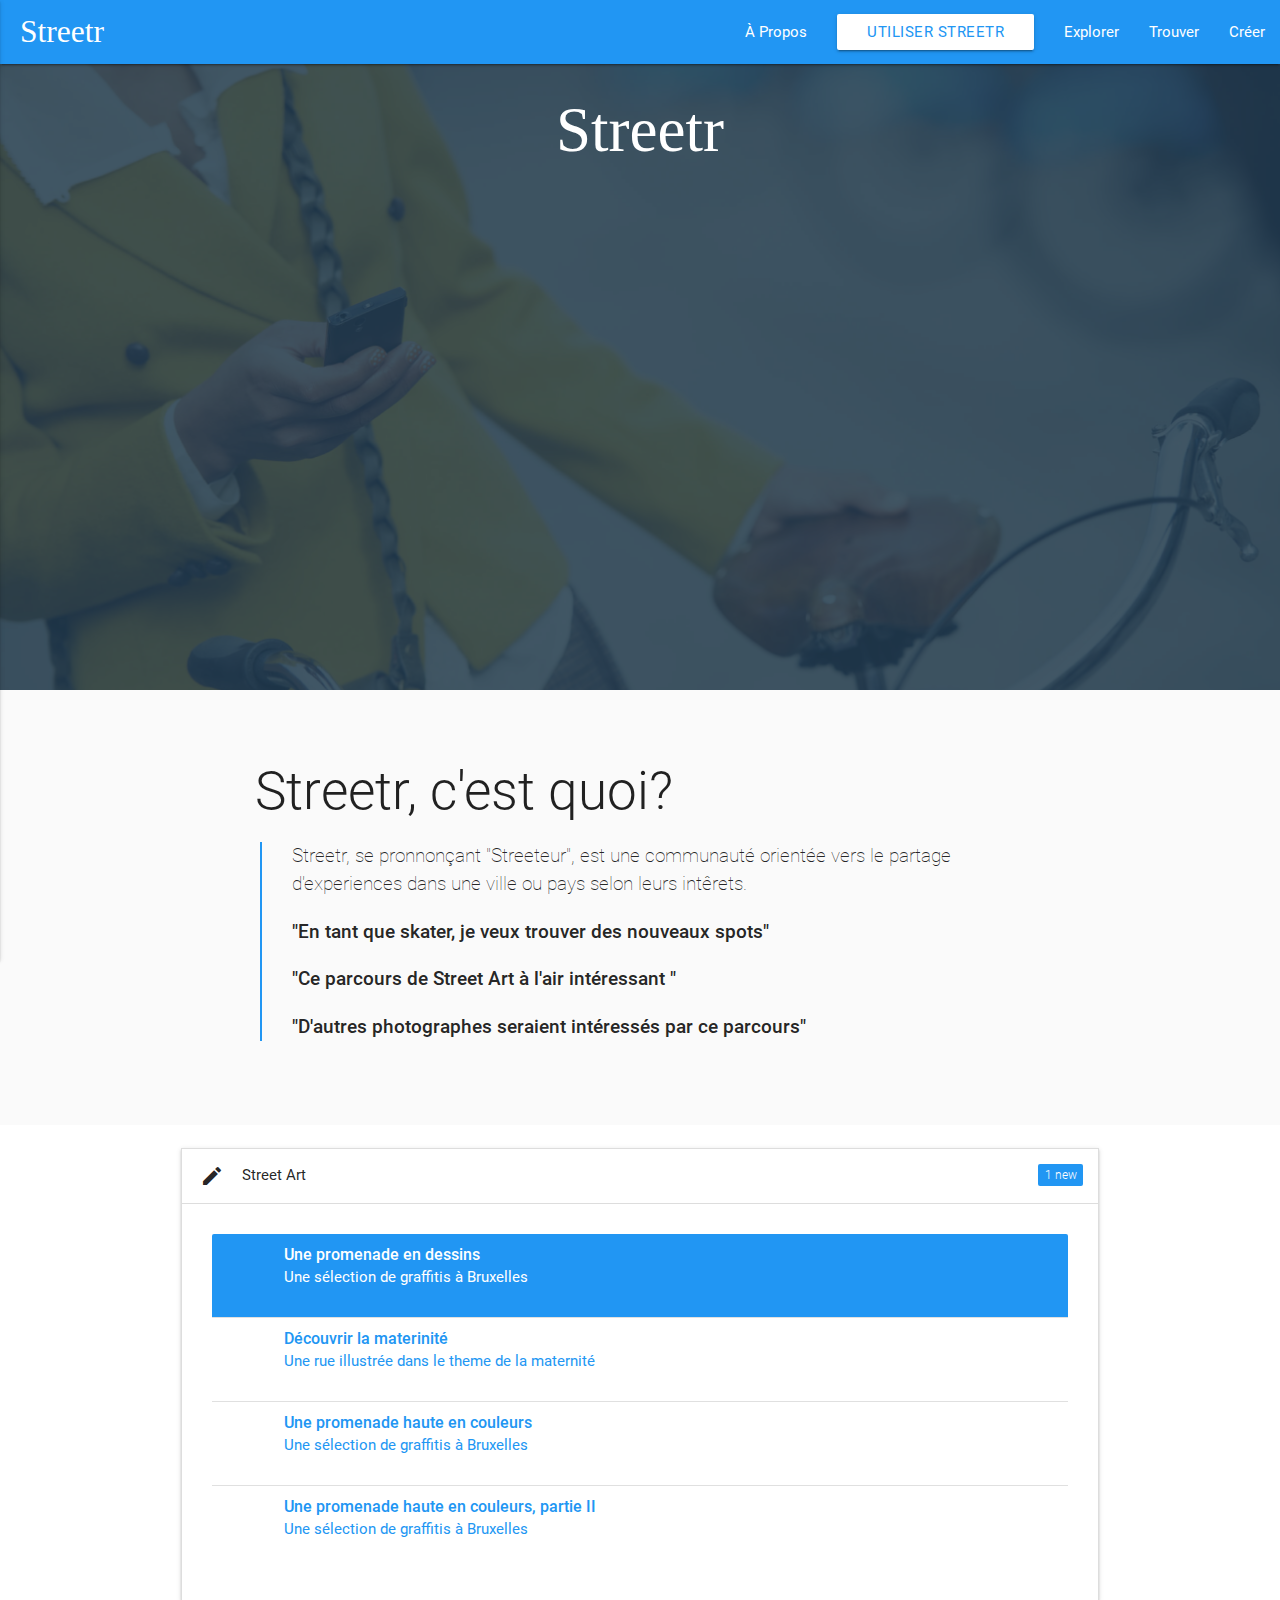
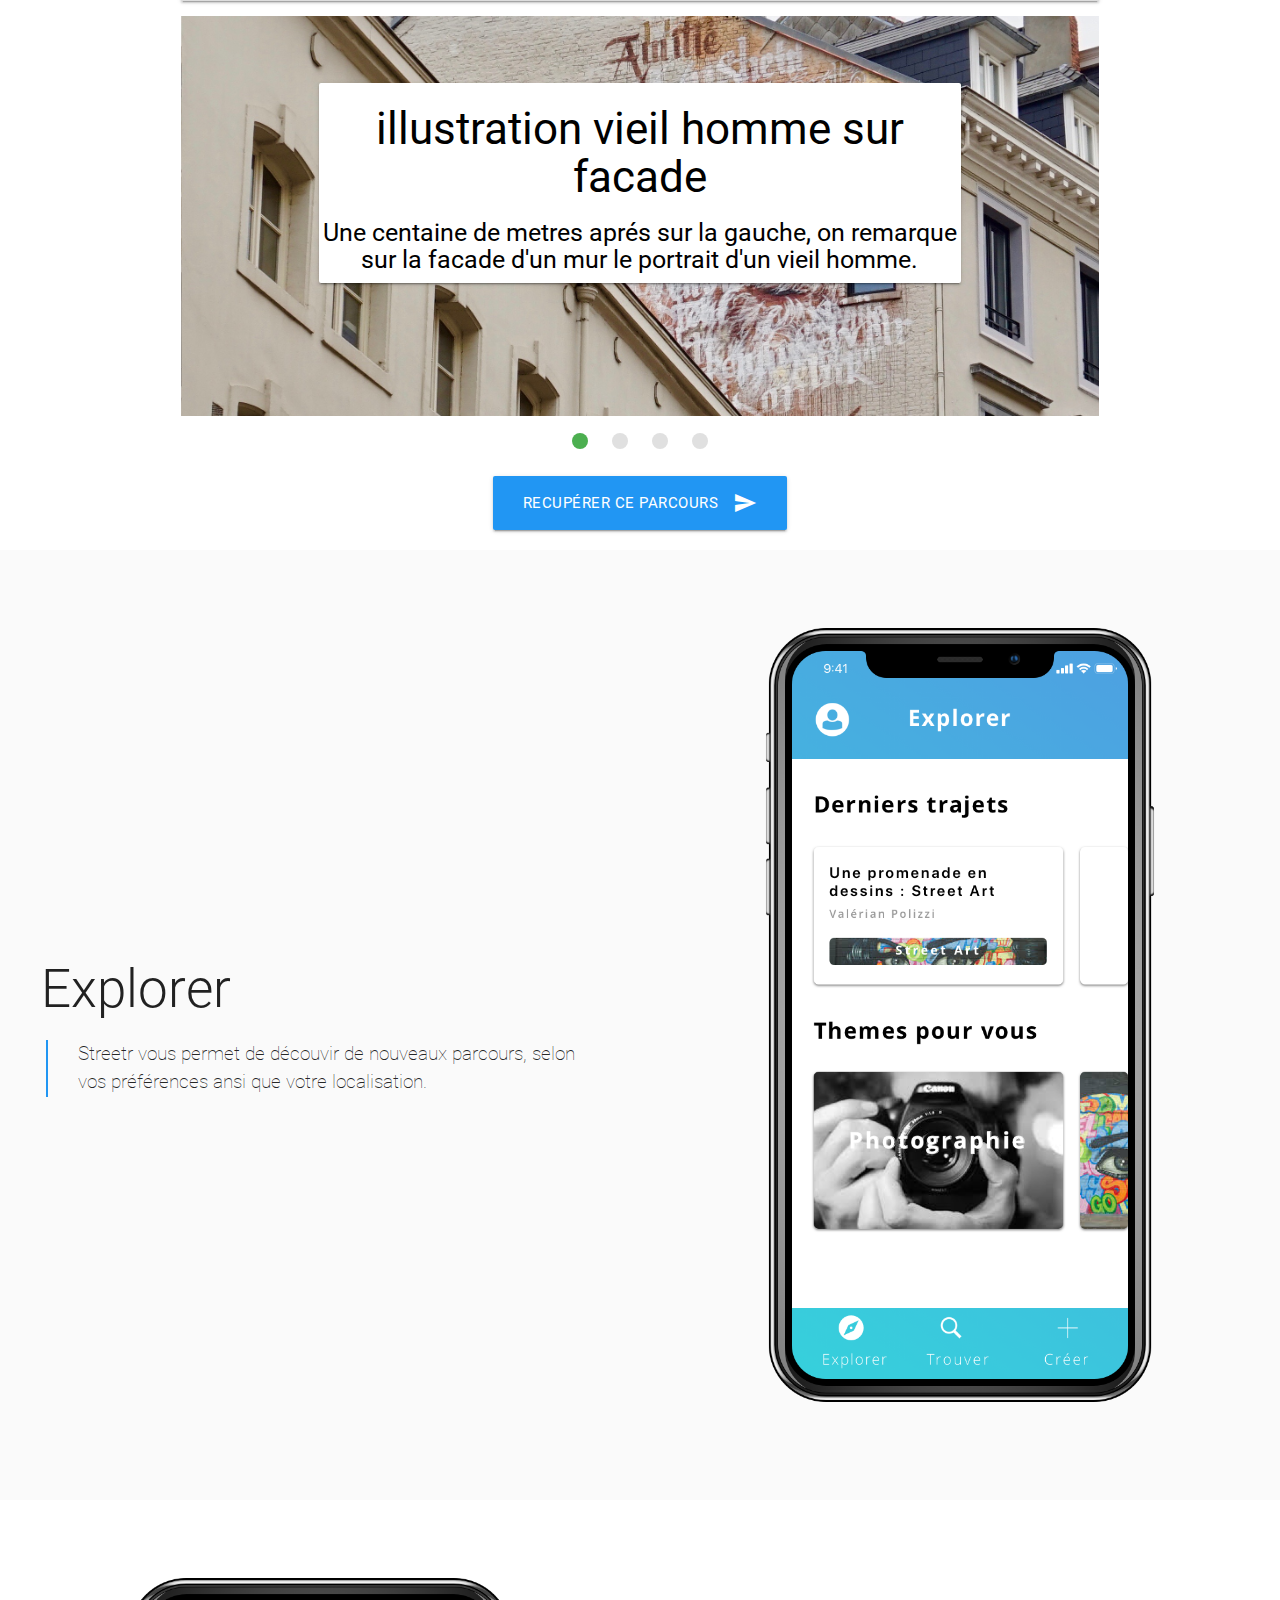
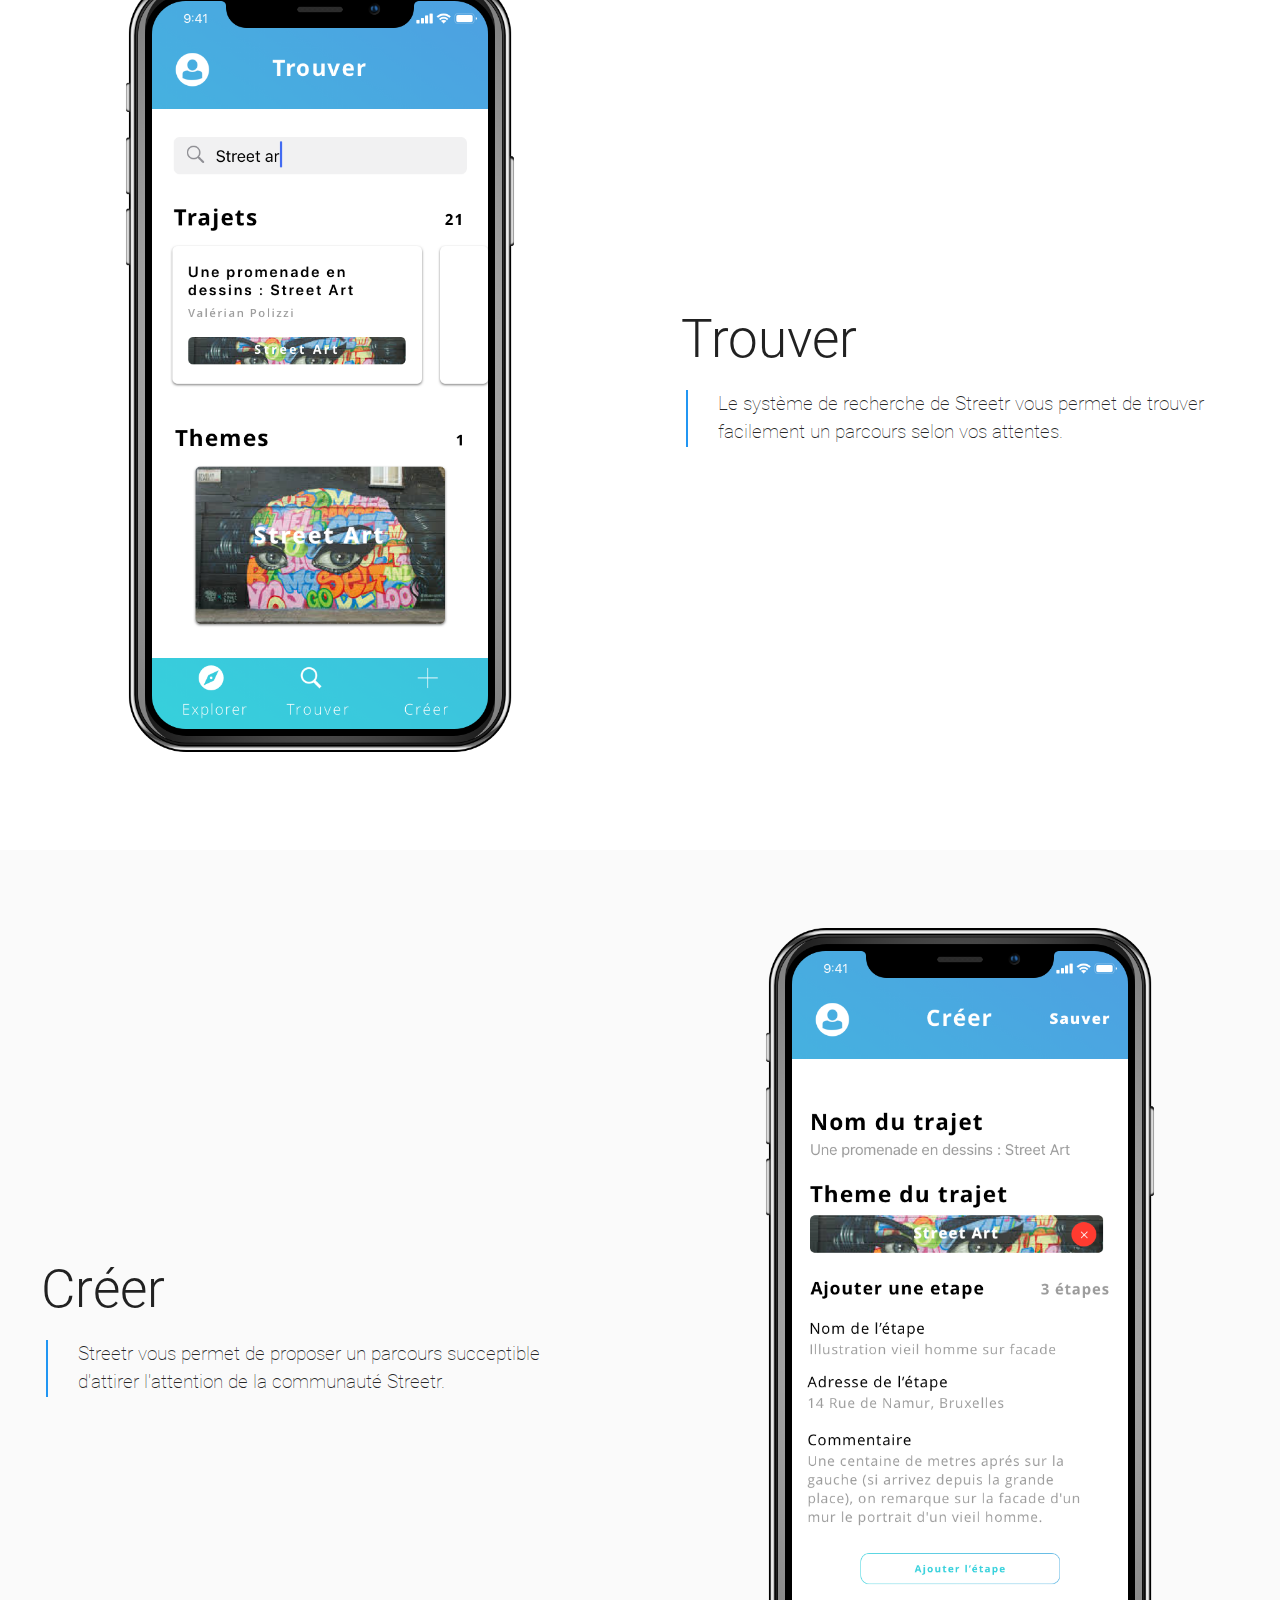
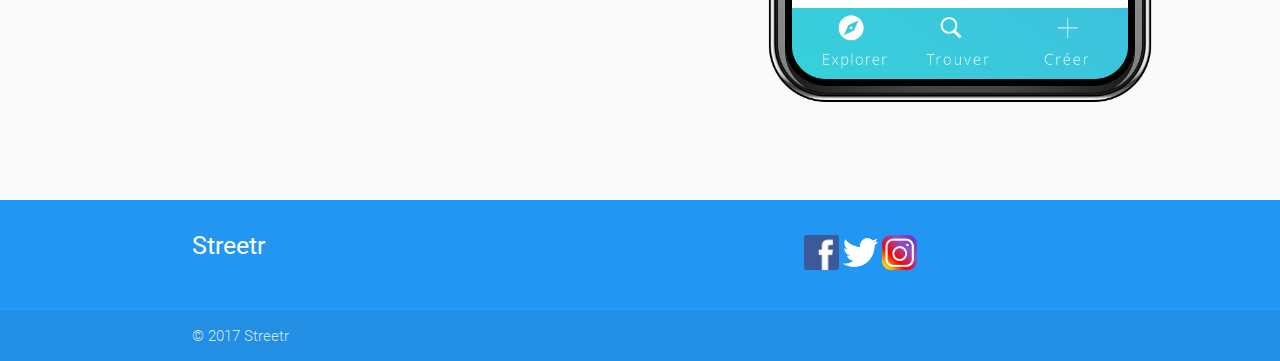
==== index.html @ 7c4f6d60 "merge" ====
<!DOCTYPE html>
<html>
<head>
    <meta charset="utf-8">
    <title>Streetr</title>
    <link href="https://fonts.googleapis.com/icon?family=Material+Icons" rel="stylesheet">
    <link type="text/css" rel="stylesheet" href="assets/css/materialize.min.css"  media="screen,projection"/>
    <link type="text/css" rel="stylesheet" href="assets/css/animate.css"  media="screen,projection"/>
    <link type="text/css" rel="stylesheet" href="assets/css/streetr.css"  media="screen,projection"/>

    <meta property="og:url"                content="http://www.streetr.eu"/>
    <meta property="og:title"              content="Streetr" />
    <meta property="og:description"        content="Une nouvelle vision de la rue" />
    <meta property="og:image"              content="http://www.streetr.eu/assets/img/thumbnail.png" />
    <meta property="fb:app_id"             content="184859585423761" />

    <meta name="viewport" content="width=device-width, initial-scale=1.0"/>

    <!-- Google Tag Manager -->
    <script>
        (function(w,d,s,l,i){w[l]=w[l]||[];w[l].push({'gtm.start':
    new Date().getTime(),event:'gtm.js'});var f=d.getElementsByTagName(s)[0],
    j=d.createElement(s),dl=l!='dataLayer'?'&l='+l:'';j.async=true;j.src=
    'https://www.googletagmanager.com/gtm.js?id='+i+dl;f.parentNode.insertBefore(j,f);
    })(window,document,'script','dataLayer','GTM-ML55BQH');
    </script>
    <!-- End Google Tag Manager -->

  </head>
<body>

<!-- Global site tag (gtag.js) - Google Analytics -->

<!-- Google Tag Manager (noscript) -->
<noscript>
    <iframe src="https://www.googletagmanager.com/ns.html?id=GTM-ML55BQH" height="0" width="0" style="display:none;visibility:hidden"></iframe>
</noscript>

<!-- End Google Tag Manager (noscript) -->
<script async src="https://www.googletagmanager.com/gtag/js?id=UA-109542380-1"></script>
<script>
    window.dataLayer = window.dataLayer || [];
    function gtag(){dataLayer.push(arguments);}
    gtag('js', new Date());

    gtag('config', 'UA-109542380-1');
</script>

<div id="fb-root"></div>
<script>(function(d, s, id) {
    var js, fjs = d.getElementsByTagName(s)[0];
    if (d.getElementById(id)) return;
    js = d.createElement(s); js.id = id;
    js.src = 'https://connect.facebook.net/en_US/sdk.js#xfbml=1&version=v2.11&appId=1274021689383443';
    fjs.parentNode.insertBefore(js, fjs);
}(document, 'script', 'facebook-jssdk'));</script>

<div class="navbar-fixed">
    <nav>
        <div class="nav-wrapper blue">
            <a href="#intro" class="brand-logo">Streetr</a>
            <a href="#" data-activates="mobile-demo" class="button-collapse"><i class="material-icons">menu</i></a>
            <ul class="right hide-on-med-and-down">
                <li><a href="#a-propos">À Propos</a></li>
                <li><a href="#utiliser-streetr" class="waves-effect waves-light btn white blue-text scrollspy">Utiliser Streetr</a></li>
                <li><a href="#explorer">Explorer</a></li>
                <li><a href="#trouver">Trouver</a></li>
                <li><a href="#creer">Créer</a></li>
            </ul>
            <ul class="side-nav" id="mobile-demo">
                <li><div class="user-view">
                    <div class="background">
                        <img src="assets/img/thumbnail.png">
                    </div>
                    <a href="#!user"><img class="circle" src="assets/img/logo-streetr.jpg"></a>
                    <a href="#!name"><span class="white-text name">Streetr</span></a>
                    <a href="mailto:app.streetr.eu@gmail.com"><span class="white-text email">app.streetr.eu@gmail.com</span></a>
                </div></li>
                <li><a href="#a-propos">À Propos</a></li>
                <li><a href="#utiliser-streetr" class="waves-effect waves-light btn white blue-text scrollspy">Utiliser Streetr</a></li>
                <li><a href="#explorer">Explorer</a></li>
                <li><a href="#trouver">Trouver</a></li>
                <li><a href="#creer">Créer</a></li>
                <li><div class="divider"></div></li>
                <li><a class="blue-text" target="_blank" href="https://www.facebook.com/AppStreetr/">Facebook</a></li>
                <li><a class="blue-text" target="_blank" href="https://twitter.com/Streetr_eu">Twitter</a></li>
                <li><a class="blue-text" target="_blank" href="https://www.instagram.com/streetr.eu/">Instagram</a></li>
            </ul>
        </div>
    </nav>
</div>

<div id="intro" class="section no-pad-bot blue intro">
    <div class="image-overlay-intro">
        <div class="container">
            <div class="full-page-120">
                <div class="title">
                    <h1 class="header center white-text">Streetr</h1>
                </div>
            </div>
            <div class="iphones hide-on-med-and-down">
                <img src="assets/img/Streetr%20-%20Mockup%20-%20Explorer.png" class=" iphone-left animated fadeInRight" alt="">
                <img src="assets/img/Streetr%20-%20Mockup%20-%20Trouver.png" class=" iphone-center animated fadeInUp" alt="">
                <img src="assets/img/Streetr%20-%20Mockup%20-%20creer.png" class=" iphone-right animated fadeInLeft" alt="">
            </div>
        </div>
    </div>
</div>

<div id="a-propos" class="section grey lighten-5">
    <div class="row">
        <div class="col s8 offset-s2">
            <div class="showcase">
                <h2 class="light">Streetr, c'est quoi?</h2>
                <div class="content light">
                    Streetr, se pronnonçant "Streeteur", est une communauté orientée vers le partage d'experiences dans une ville ou pays selon leurs intêrets.
                    <p class="bold">
                        "En tant que skater, je veux trouver des nouveaux spots"
                    </p>
                    <p class="bold">
                        "Ce parcours de Street Art à l'air intéressant "
                    </p>
                    <p class="bold">
                        "D'autres photographes seraient intéressés par ce parcours"
                    </p>
                </div>
            </div>
        </div>
    </div>
</div>

<div id="utiliser-streetr" class="section no-pad-bot">
    <div class="container">
        <div class="row theme_container">
            <ul id="themes_list" class="collapsible" data-collapsible="accordion">
                <!-- Themes list -->
                <li>
                    <div class="collapsible-header active">
                        <i class="material-icons">create</i>
                        Street Art
                        <span class="new badge blue">1</span></div>
                    <div class="collapsible-body">
                        <ul class="collection street-art">
                            <!-- Paths list -->

                            <!-- End of path list -->
                        </ul>
                    </div>
                </li>
                <!-- End of theme list -->
            </ul>
        </div>

        <div class="row center-align">
            <a href="#modal1" class="waves-effect waves-light blue btn-large modal-trigger">
                <i class="material-icons right ">send</i>
                Recupérer ce parcours
            </a>
          </div>
    </div>
</div>

<div id="explorer" class="section values grey lighten-5">
    <div class="row">
        <div class="col s12 m12 l6 value-container">
            <div class="showcase">
                <h2 class="light">Explorer</h2>
                <div class="content light">
                    Streetr vous permet de découvir de nouveaux parcours, selon vos préférences ansi que votre localisation.
                </div>
            </div>
            <div class="iphone-section-container col s12 m12 l6 valign-wrapper hide-on-large-only hide-on-small-only">
                <img src="assets/img/Streetr%20-%20Mockup%20-%20Explorer.png" class=" iphone-section-1" alt="">
            </div>
        </div>
        <div class="iphone-section-container col s12 m12 l6 valign-wrapper hide-on-med-and-down">
            <img src="assets/img/Streetr%20-%20Mockup%20-%20Explorer.png" class=" iphone-section-1" alt="">
        </div>
    </div>
</div>

<div id="trouver" class="section values">
    <div class="row">
        <div class="iphone-section-container col s12 m12 l6 valign-wrapper hide-on-med-and-down">
            <img src="assets/img/Streetr%20-%20Mockup%20-%20Trouver.png" class=" iphone-section-1" alt="">
        </div>
        <div class="col s12 m12 l6 value-container">
            <div class="showcase">
                <h2 class="light">Trouver</h2>
                <div class="content flow-text">
                Le système de recherche de Streetr vous permet de trouver facilement un parcours selon vos attentes.
                </div>
            </div>
            <div class="iphone-section-container col s12 m12 l6 valign-wrapper hide-on-large-only hide-on-small-only">
                <img src="assets/img/Streetr%20-%20Mockup%20-%20Trouver.png" class=" iphone-section-1" alt="">
            </div>
        </div>

    </div>
</div>

<div id="creer" class="section values grey lighten-5">
    <div class="row">
        <div class="col s12 m12 l6 value-container">
            <div class="showcase">
                <h2 class="light">Créer</h2>
                <div class="content">
                    Streetr vous permet de proposer un parcours succeptible d'attirer l'attention de la communauté Streetr.
                </div>
            </div>
            <div class="iphone-section-container col s12 m12 l6 valign-wrapper hide-on-large-only hide-on-small-only">
                <img src="assets/img/Streetr%20-%20Mockup%20-%20creer.png" class=" iphone-section-1" alt="">
            </div>
        </div>
        <div class="iphone-section-container col s12 m12 l6 valign-wrapper hide-on-med-and-down">
            <img src="assets/img/Streetr%20-%20Mockup%20-%20creer.png" class=" iphone-section-1" alt="">
        </div>
    </div>
</div>

<!-- Beginning of FAQ -->
<!-- 
<div class="section no-pad-bot">
    <div class="container">
        <h2>FAQ</h2>
        <div class="row">
            <ul class="collapsible" data-collapsible="accordion">
                <li>
                    <div class="collapsible-header">1) Streetr sera t-il disponible sur l'AppStore / PlayStore ?</div>
                    <div class="collapsible-body"><span>Oui, la sortie est prévue pour printemps 2018</span></div>
                </li>
                <li>
                    <div class="collapsible-header">2) Comment contribuer à Streetr ?</div>
                    <div class="collapsible-body"><span>Il existe plusieurs manières de contribuer à Streetr : </span>
                        <ul class="collection">
                            <li class="collection-item">Proposer des themes <i>(exemple: Photographie)</i></li>
                            <li class="collection-item">Proposer des trajets <i>(exemple: Les monuments de Paris)</i></li>
                            <li class="collection-item">Critiquer les prototypes</li>
                        </ul>
                        <p>Pour cela, nous vous invitons à nous partager vos avis, soit sur notre page <a target="_blank" href="https://www.facebook.com/pg/AppStreetr"/>Facebook</a>, soit par mail à l'adresse suivante:
                            <a href="mailto:app.streetr.eu@gmail.com">app.streetr.eu@gmail.com</a></p>
                    </div>
                </li>
                <li>
                    <div class="collapsible-header active">3) J'adore le concept</div>
                    <div class="collapsible-body"><span><div class="fb-like" data-href="https://www.facebook.com/pg/AppStreetr" data-layout="standard" data-action="like" data-size="large" data-show-faces="true" data-share="true"></div></span></div>
                </li>
            </ul>
        </div>
    </div>
</div>
-->
<!-- End of FAQ -->

<div id="modal1" class="modal">
    <div class="modal-content">
        <h4>Recuperer le parcours</h4>
        <p>Afin de pouvoir exploiter ce trajet, la communauté Streetr à mis à disposition un lien Google Maps.
            Veuillez renseigner votre adresse mail pour récuperer ce lien.
        </p>
        <div class="input-field s12">
            <input id="email" type="email" class="validate">
            <label id="email_label"for="email" data-error="wrong" data-success="right">Votre email</label>
            <div class="modal-send"></div>
            <button onclick="sendPath()" id="btn_send_path" class="waves-effect waves-light red btn"><i class="material-icons right">send</i>Envoyer</button>

        </div>
    </div>
    <div class="modal-footer">
        <a href="#!" class="modal-action modal-close waves-effect waves-green btn-flat">Fermer</a>
    </div>
</div>



<script type="text/javascript" src="https://code.jquery.com/jquery-3.2.1.min.js"></script>
<script type="text/javascript" src="assets/js/materialize.min.js"></script>
<script type="text/javascript" src="assets/js/streetr.js"></script>
<script type="text/javascript" src="assets/js/mailing.js"></script>

<script>  var currentPath = {};
var currentLink = getPathLink()[0];
var currentIdx = 0;
$.getJSON(getPathData('1'), function( data ) {
    currentPath = data;currentIdx
});</script>
<script>

    $(document).ready(function(){


        $(".button-collapse").sideNav();
        $('.modal').modal();
        $('.scrollspy').scrollSpy();

        $('.side-nav li a').click(function(){
            $('.button-collapse').sideNav('hide');
        });
    });
</script>

</body>


<footer class="page-footer blue">
    <div class="container">
        <div class="row">
            <div class="col l6 s12">
                <h5 class="white-text">Streetr</h5>
            </div>
            <div class="col l4 offset-l2 s12">
                <!--<h5 class="white-text">Social</h5>-->
                <ul>
                   <li><a href="https://www.facebook.com/AppStreetr/" target= "_blank"><img src="assets/img/icons/facebook.png" height="35" width="35" border=’0′ class="social-footer">
                   <a href="https://twitter.com/Streetr_eu" target= "_blank"><img src="assets/img/icons/twitter.png" height="35" width="35" border=’0′ class="social-footer">
                   <a href="https://www.instagram.com/streetr.eu/" target= "_blank"><img src="assets/img/icons/instagram.png" height="35" width="35" border=’0′ class="social-footer"></li>
                </ul>
            </div>
        </div>
    </div>
    <div class="footer-copyright">
        <div class="container">
            © 2017 Streetr
        </div>
    </div>
</footer>

</html>
---- assets/css/streetr.css ----
/* COLOR PALLETTE */

.color_pallette{
  color: #2196F3;
  color: #5DA1D6;
  color: #1C7FCE;
  color: #223B4E;
  color: #15609B;
}

.hidden{
  visibility: hidden !important;
}

.streetr-main-btn{
  background: #77bef5;
  color: #0367b4;
}
/* SMALL */
@media screen and (max-width: 425px)
{
  .showcase h2,
  .showcase .content
  {
    text-align: center;
  }
}

/* MEDIUM */
@media screen and (min-width: 425px) and (max-width: 768px)
{
  .showcase h2,
  .showcase .content
  {
    text-align: center;
  }

  .iphone-section-1{
    width: 50%;
    height: 100%;
    margin-left: auto;
    margin-right: auto;
  }

  .value-container{
    height: 100vh;
    overflow: hidden;
  }

  .values .row{
    margin-bottom: 0;
  }

  .section{
    padding-bottom: 0;
    padding-top: 0;

  }

}

/* LARGE */
@media screen and (min-width: 768px)
{


  .iphone-section-container{
    height: 100vh;
  }

  .iphone-section-1{
    height: 86%;
    width: auto;
    margin-left: auto;
    margin-right: auto;
  }

  .values .row{
    display: flex;
    -webkit-box-align: center;
    -webkit-align-items: center;
    -ms-flex-align: center;
    align-items: center;
  }

  .showcase .content{
    border-left: 2px solid #2196F3;
    padding-left: 30px;
    font-weight: lighter;
    font-size: 19px;
    margin-left: 5px;
  }
}

h2{
  font-weight: 400;
}

.collection .collection-item.active{
  background-color: #2196F3;
  color: white !important;
}

.collection .collection-item{
  color: #2196F3 !important;
}

.full-page-120{
  overflow: hidden;
}

.full-page{
  height: 100vh;
}

.new-line{
  white-space:nowrap;

}

.showcase{
  padding: 30px;
}

blockquote{
  font-size: 19px;
}

.full-page-120 .container .title{
  margin-top: 50px;

}

.iphones{
  overflow: hidden;
  height: 500px;
  position: relative;
  bottom: 0;
}


.iphones .iphone-left,
.iphones .iphone-center,
.iphones .iphone-right {
  width: 310px;
  z-index: 1;
  position: relative;
}

.iphones .iphone-left{
  width: 310px;
  z-index: 1;
  position: absolute;
  margin: 0 auto;
  right: 45%;
  top: 50px;
  left: 0;
  -ms-filter: â€œalpha(opacity=0)â€;
  filter: alpha(opacity=0);
  -khtml-opacity: 0;
  -moz-opacity: 0;
  opacity: 0;

}

.iphones .iphone-center{
  width: 330px;
  z-index: 3;
  position: absolute;
  margin: 0 auto;
  right: 0;
  left: 0;
  top: 0px;
  -ms-filter: “alpha(opacity=0)”;
  filter: alpha(opacity=0);
  -khtml-opacity: 0;
  -moz-opacity: 0;
  opacity: 0;
}

.iphones .iphone-right{
  width: 310px;
  z-index: 1;
  position: absolute;
  margin: 0 auto;
  left: 45%;
  top: 50px;
  right: 0;
  -ms-filter: â€œalpha(opacity=0)â€;
  filter: alpha(opacity=0);
  -khtml-opacity: 0;
  -moz-opacity: 0;
  opacity: 0;
}



.streetr-field{
  border: 2px solid rgb(41, 182, 246);
  border-radius: 5px;
  margin: 0;
  padding-right: 0 !important;
  padding-left: 5px !important;
}

.streetr-field input:focus{
  outline: none;

}

.streetr-field input{
  margin-left: 0;
  border: none;
  position: relative;
  width: auto;
  padding: 25px;
  padding-right: 0 !important;
  width: 80%;
  font-size: 20px;
}

.streetr-field button{
  padding: 25px;
  position: relative;
  float: right;
  background-color: rgb(41, 182, 246);
  border: 2px solid rgb(41, 182, 246);
  color: white;
}

.gmap{
  width: 100%;
}

.bold{
  font-weight: 500;
}

.image-overlay-intro{
  height: auto;
  background-color: rgba(34, 59, 78,0.86);
}

.brand-logo{
  padding-left: 20px !important;
    font-family: Bitter;
}

.header{
    font-family: Bitter;

}

.image-overlay{
  height: auto;
  padding: 150px 0;
  background-color: rgba(61,70,100,0.86);
}

#download, .intro{
  background: url(../img/backgrounds/background.jpg) no-repeat center top fixed;
  position: relative;
  z-index: 0;
  overflow: hidden;
  padding: 0;
  -webkit-background-size: cover !important;
  -moz-background-size: cover !important;
  -ms-background-size: cover !important;
  -o-background-size: cover !important;
  background-size: cover !important;
  filter: progid:DXImageTransform.Microsoft.AlphaImageLoader(src='../images/backgrounds/signup-bg.jpg', sizingMethod='scale');
  -ms-filter: "progid:DXImageTransform.Microsoft.AlphaImageLoader(src='../images/backgrounds/signup-bg.jpg', sizingMethod='scale')";
}

#download input{
  color: white;
}


#sidenav-overlay {
    z-index: 1;
}
.social-footer{
  padding-right: 0px;
}
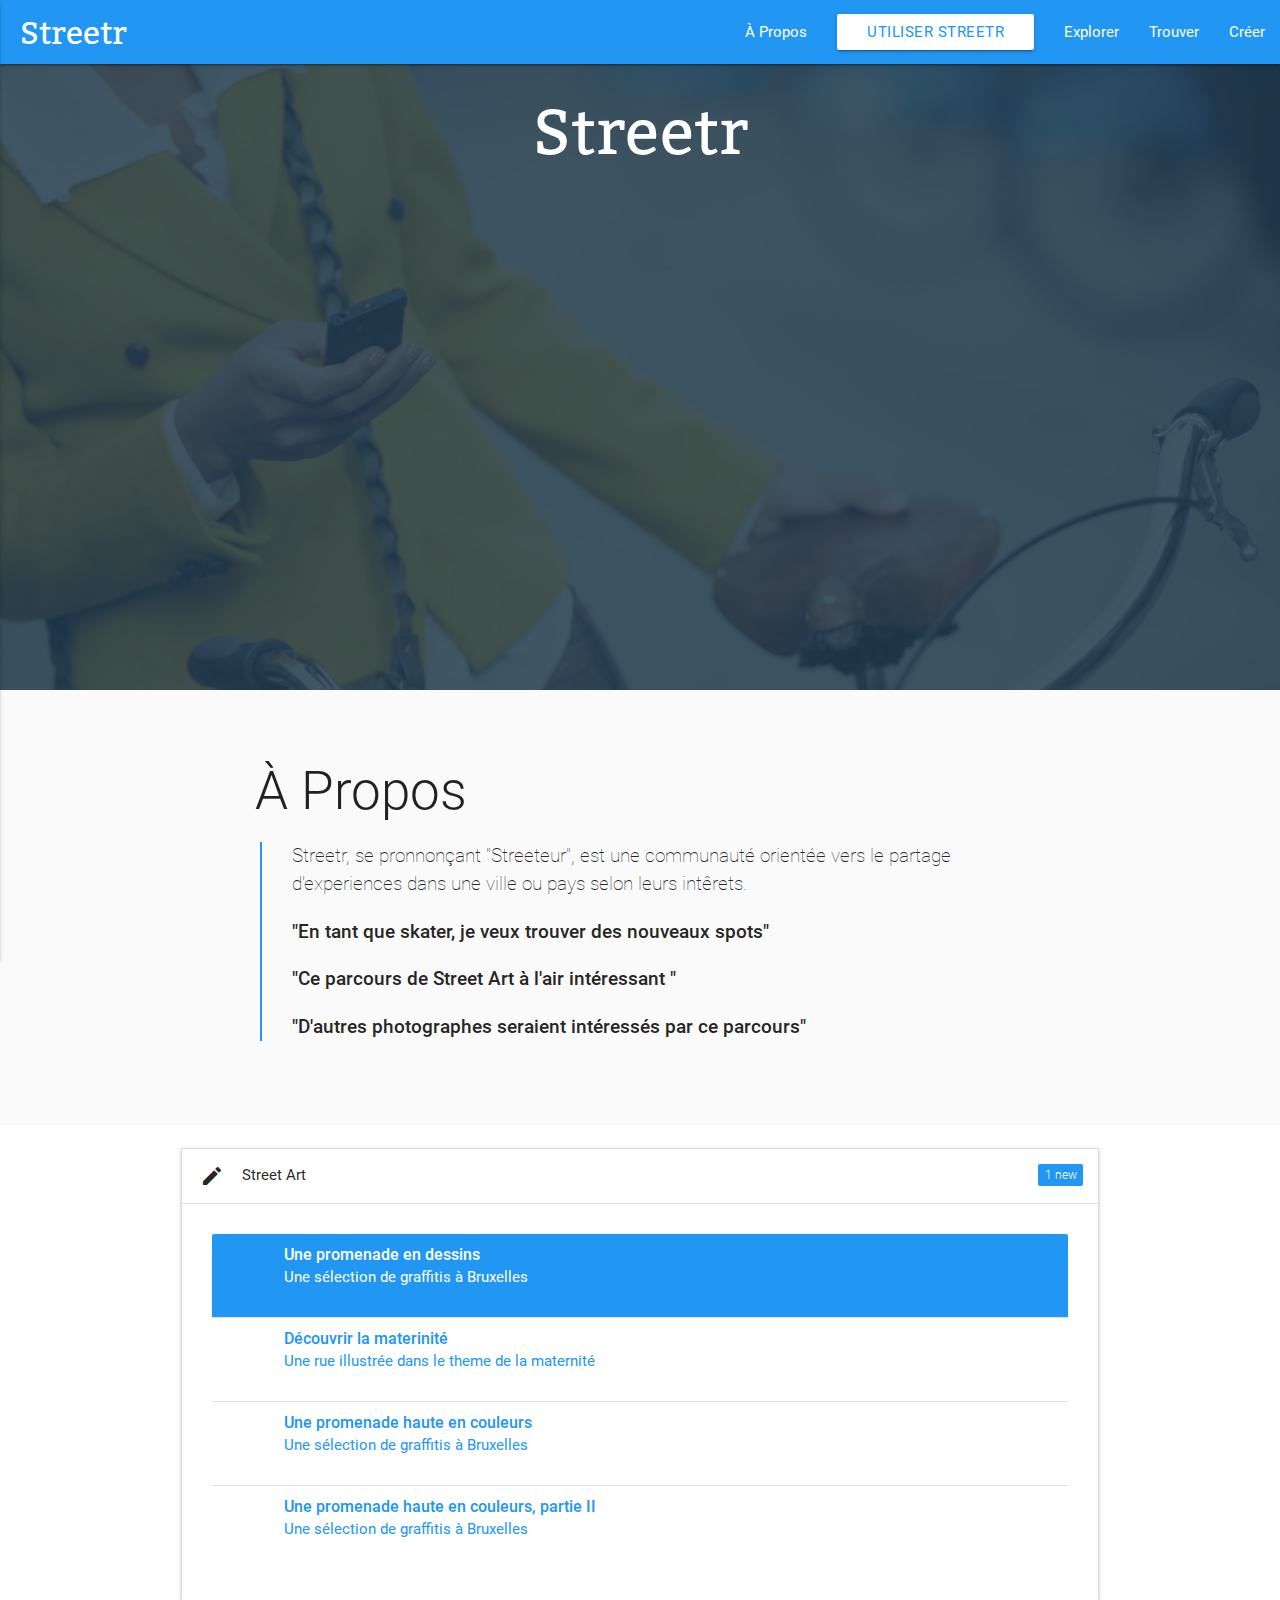
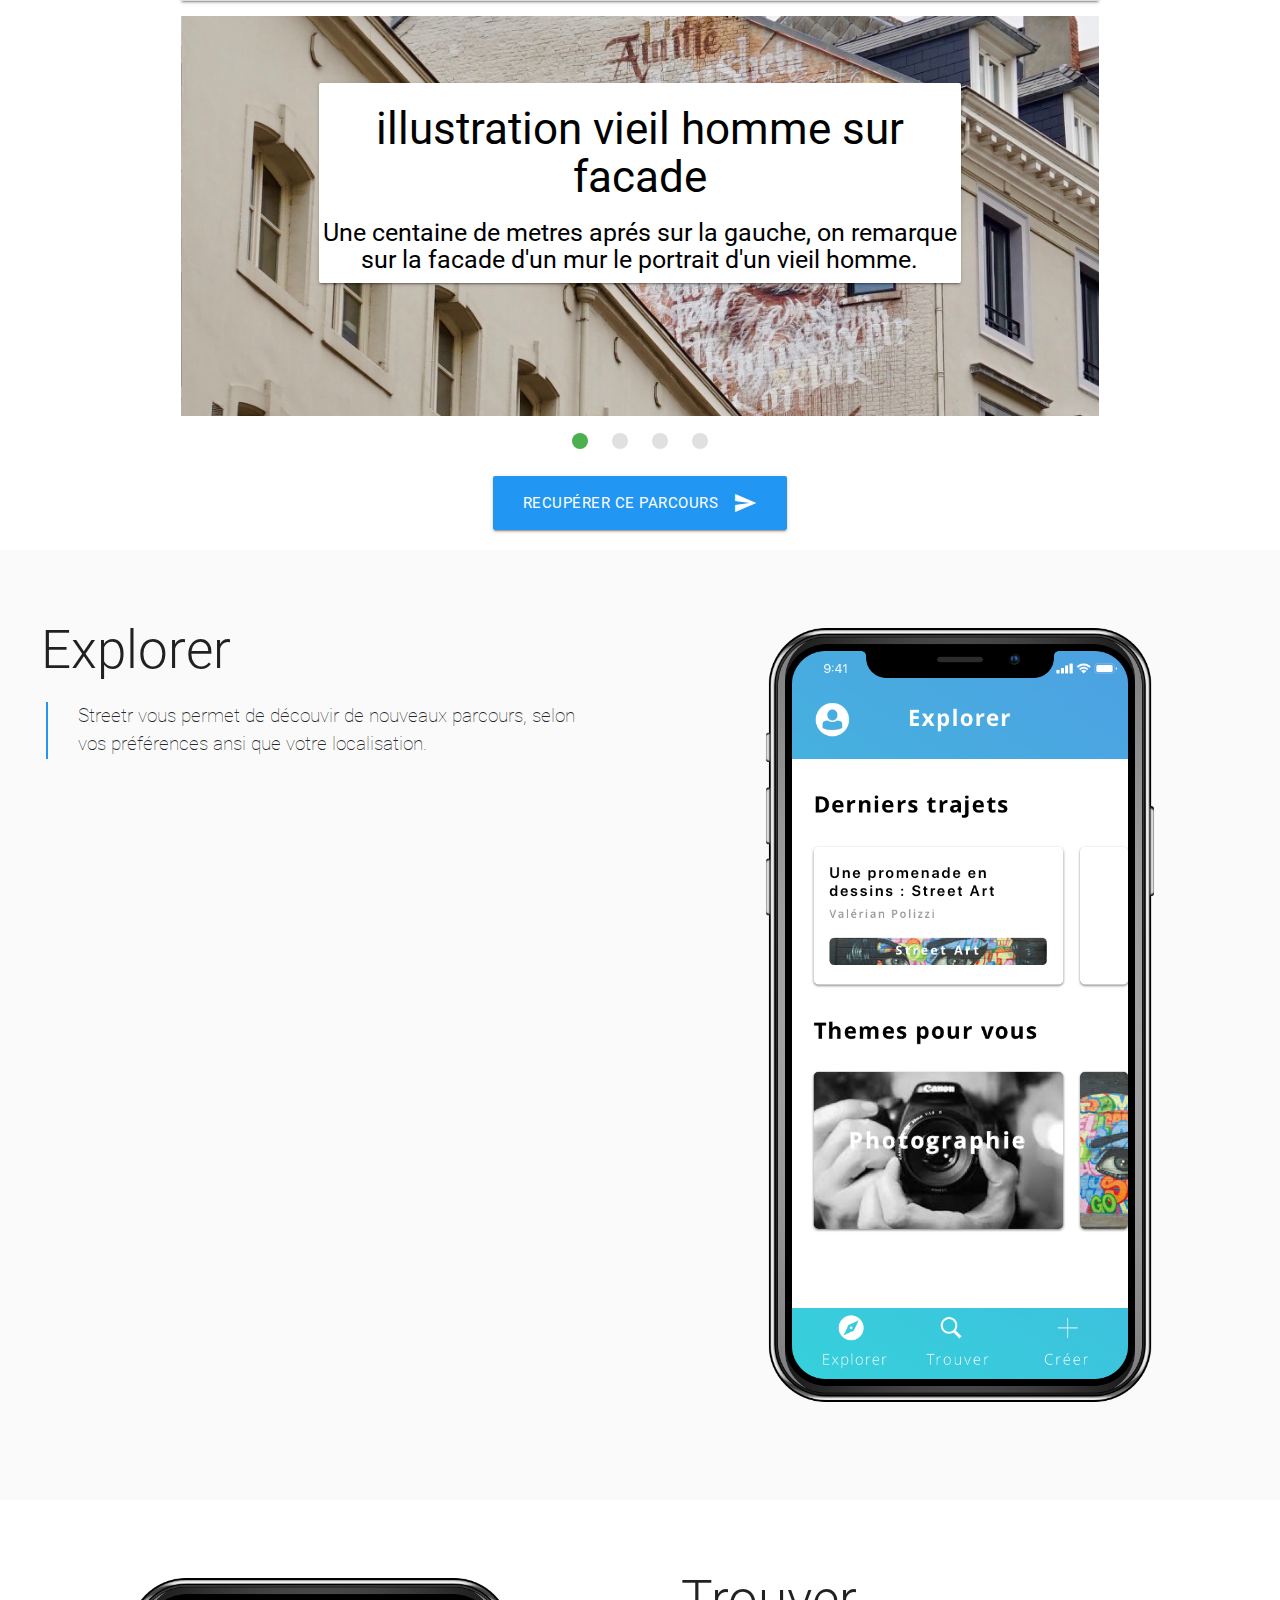
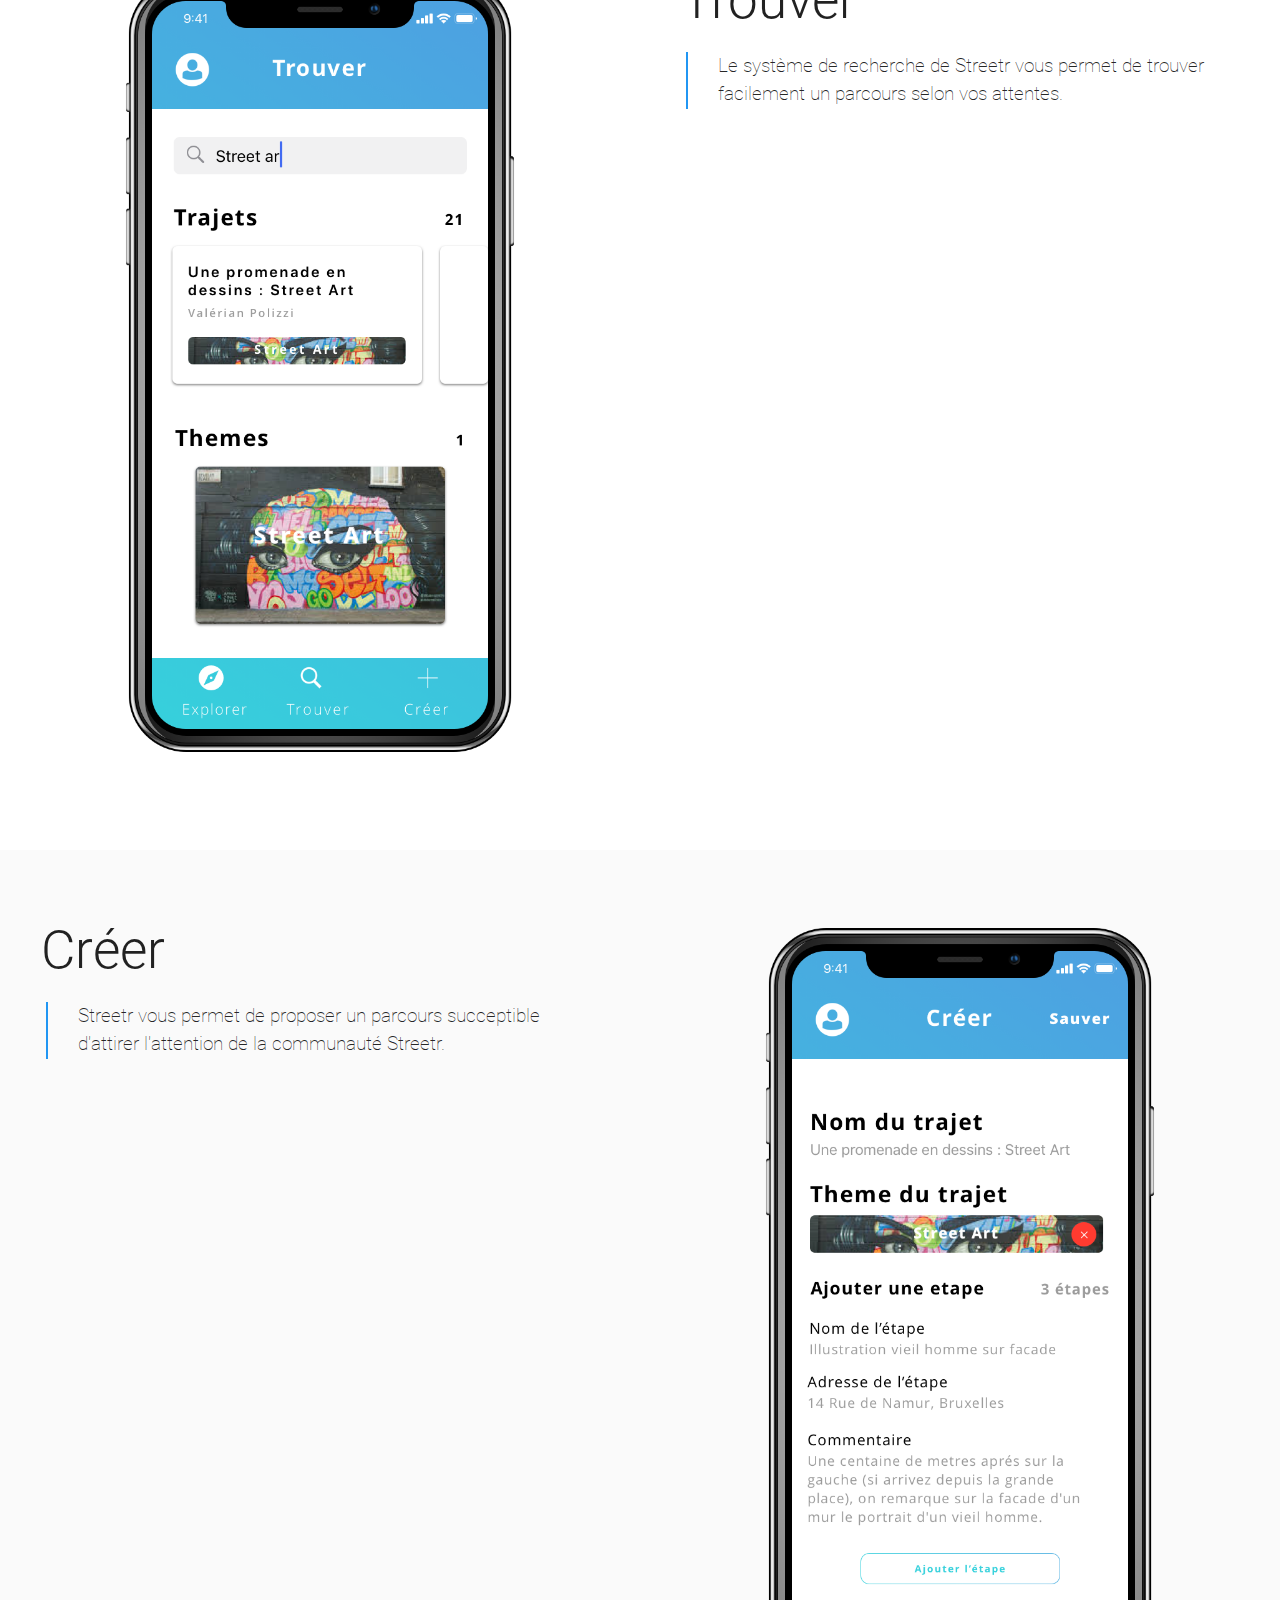
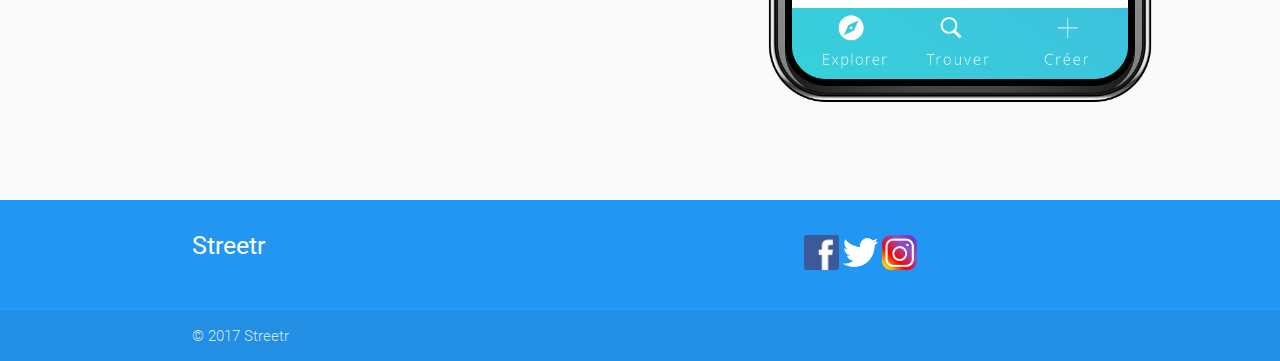
==== commit 46d0b7e3: "Content update, responsive fix, font fix, text alignment" ====
--- a/index.html
+++ b/index.html
@@ -6,6 +6,7 @@
     <link href="https://fonts.googleapis.com/icon?family=Material+Icons" rel="stylesheet">
     <link type="text/css" rel="stylesheet" href="assets/css/materialize.min.css"  media="screen,projection"/>
     <link type="text/css" rel="stylesheet" href="assets/css/animate.css"  media="screen,projection"/>
+    <link type="text/css" rel="stylesheet" href="assets/css/fonts.css"  media="screen,projection"/>
     <link type="text/css" rel="stylesheet" href="assets/css/streetr.css"  media="screen,projection"/>
 
     <meta property="og:url"                content="http://www.streetr.eu"/>
@@ -109,11 +110,11 @@
 
 <div id="a-propos" class="section grey lighten-5">
     <div class="row">
-        <div class="col s8 offset-s2">
+        <div class="col s12 m8 offset-m2">
             <div class="showcase">
-                <h2 class="light">Streetr, c'est quoi?</h2>
+                <h2 class="light">À Propos</h2>
                 <div class="content light">
-                    Streetr, se pronnonçant "Streeteur", est une communauté orientée vers le partage d'experiences dans une ville ou pays selon leurs intêrets.
+                    <p class="hide-on-small-only">Streetr, se pronnonçant "Streeteur", est une communauté orientée vers le partage d'experiences dans une ville ou pays selon leurs intêrets.</p>
                     <p class="bold">
                         "En tant que skater, je veux trouver des nouveaux spots"
                     </p>
--- a/assets/css/fonts.css
+++ b/assets/css/fonts.css
@@ -0,0 +1,9 @@
+@font-face {
+    font-family: Bitter;
+    src: url('../fonts/bitter/Bitter-Regular.otf');
+}
+
+@font-face {
+    font-family: Roboto;
+    src: url('../fonts/roboto/');
+}--- a/assets/css/streetr.css
+++ b/assets/css/streetr.css
@@ -1,4 +1,8 @@
 /* COLOR PALLETTE */
+
+html {
+    font-family: 'Roboto', sans-serif;
+}
 
 .color_pallette{
   color: #2196F3;
@@ -42,10 +46,6 @@
     margin-right: auto;
   }
 
-  .value-container{
-    height: 100vh;
-    overflow: hidden;
-  }
 
   .values .row{
     margin-bottom: 0;
@@ -82,6 +82,11 @@
     -ms-flex-align: center;
     align-items: center;
   }
+
+    .value-container{
+        height: 100vh;
+        overflow: hidden;
+    }
 
   .showcase .content{
     border-left: 2px solid #2196F3;
@@ -178,6 +183,17 @@
   opacity: 0;
 }
 
+.thank-you-title{
+    margin-top: 0 !important;
+}
+
+.icon-block {
+    padding: 0 15px;
+}
+.icon-block .material-icons {
+    font-size: inherit;
+}
+
 .iphones .iphone-right{
   width: 310px;
   z-index: 1;
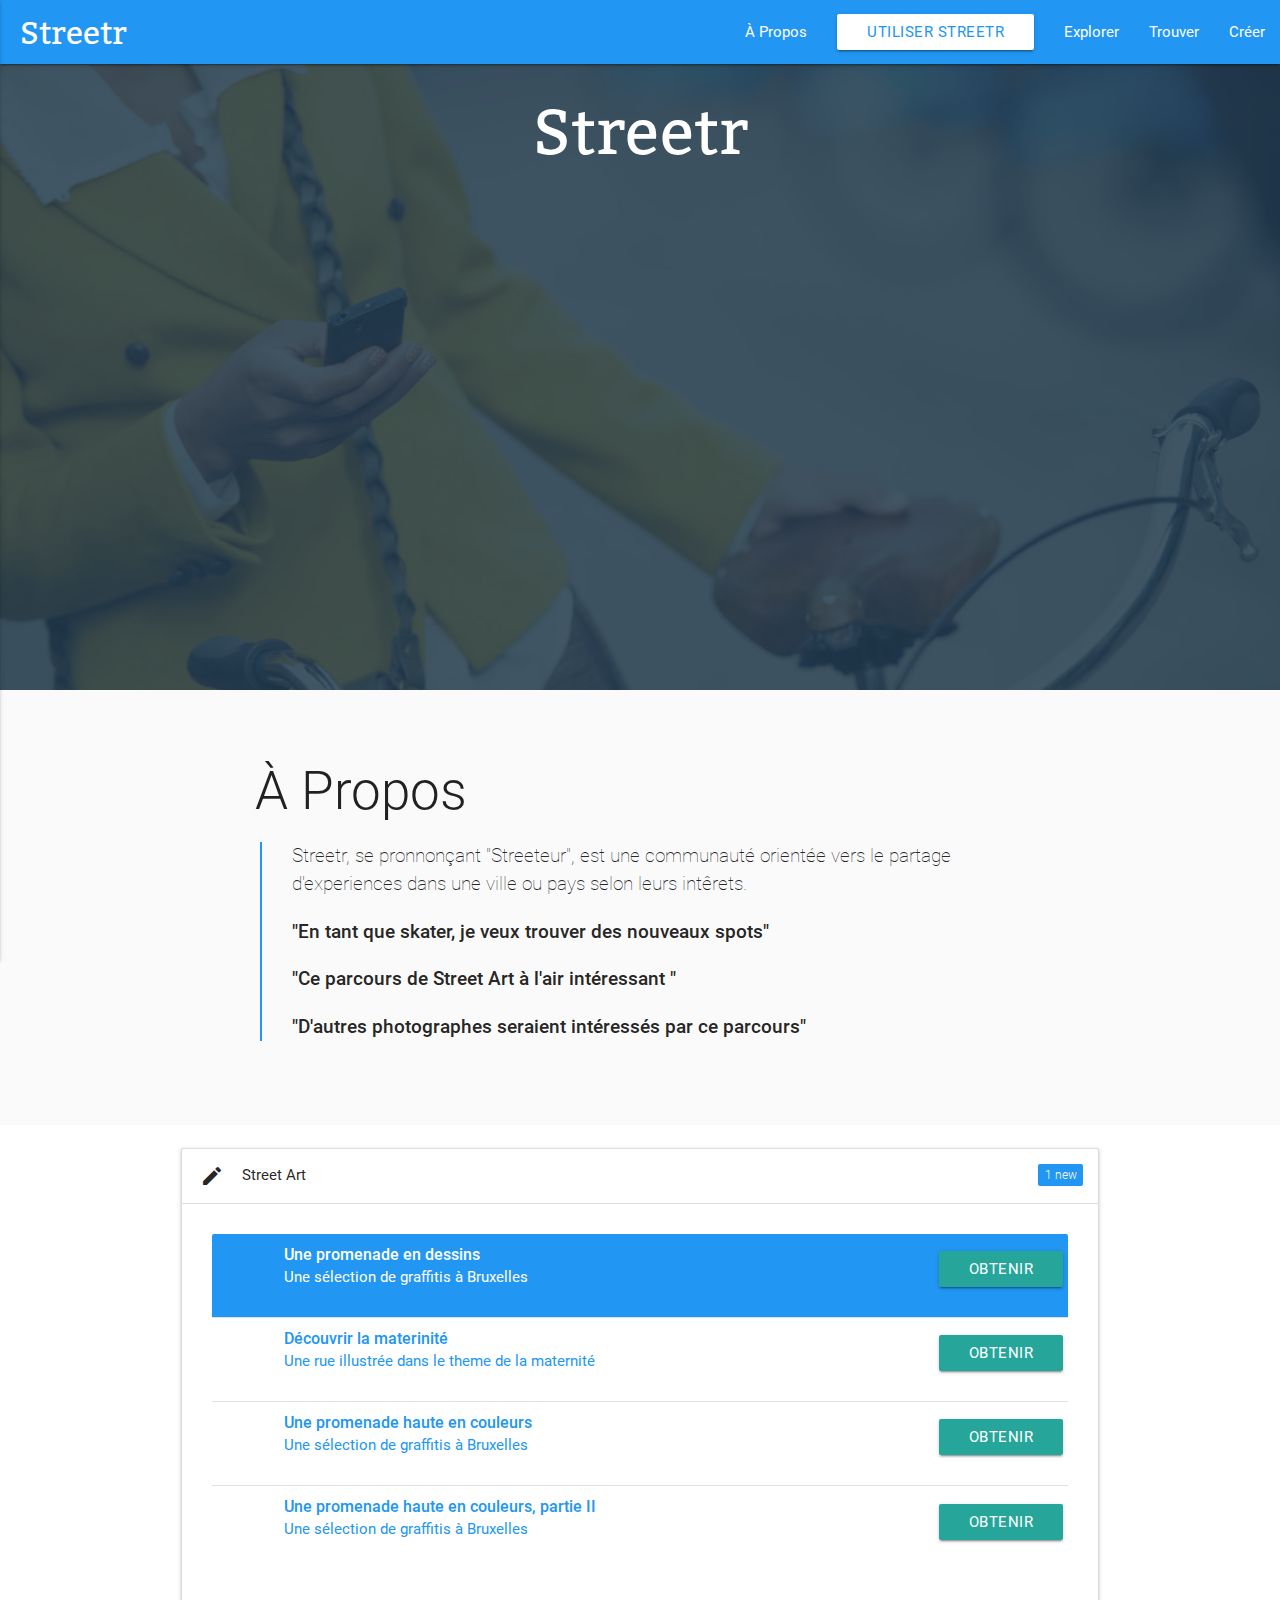
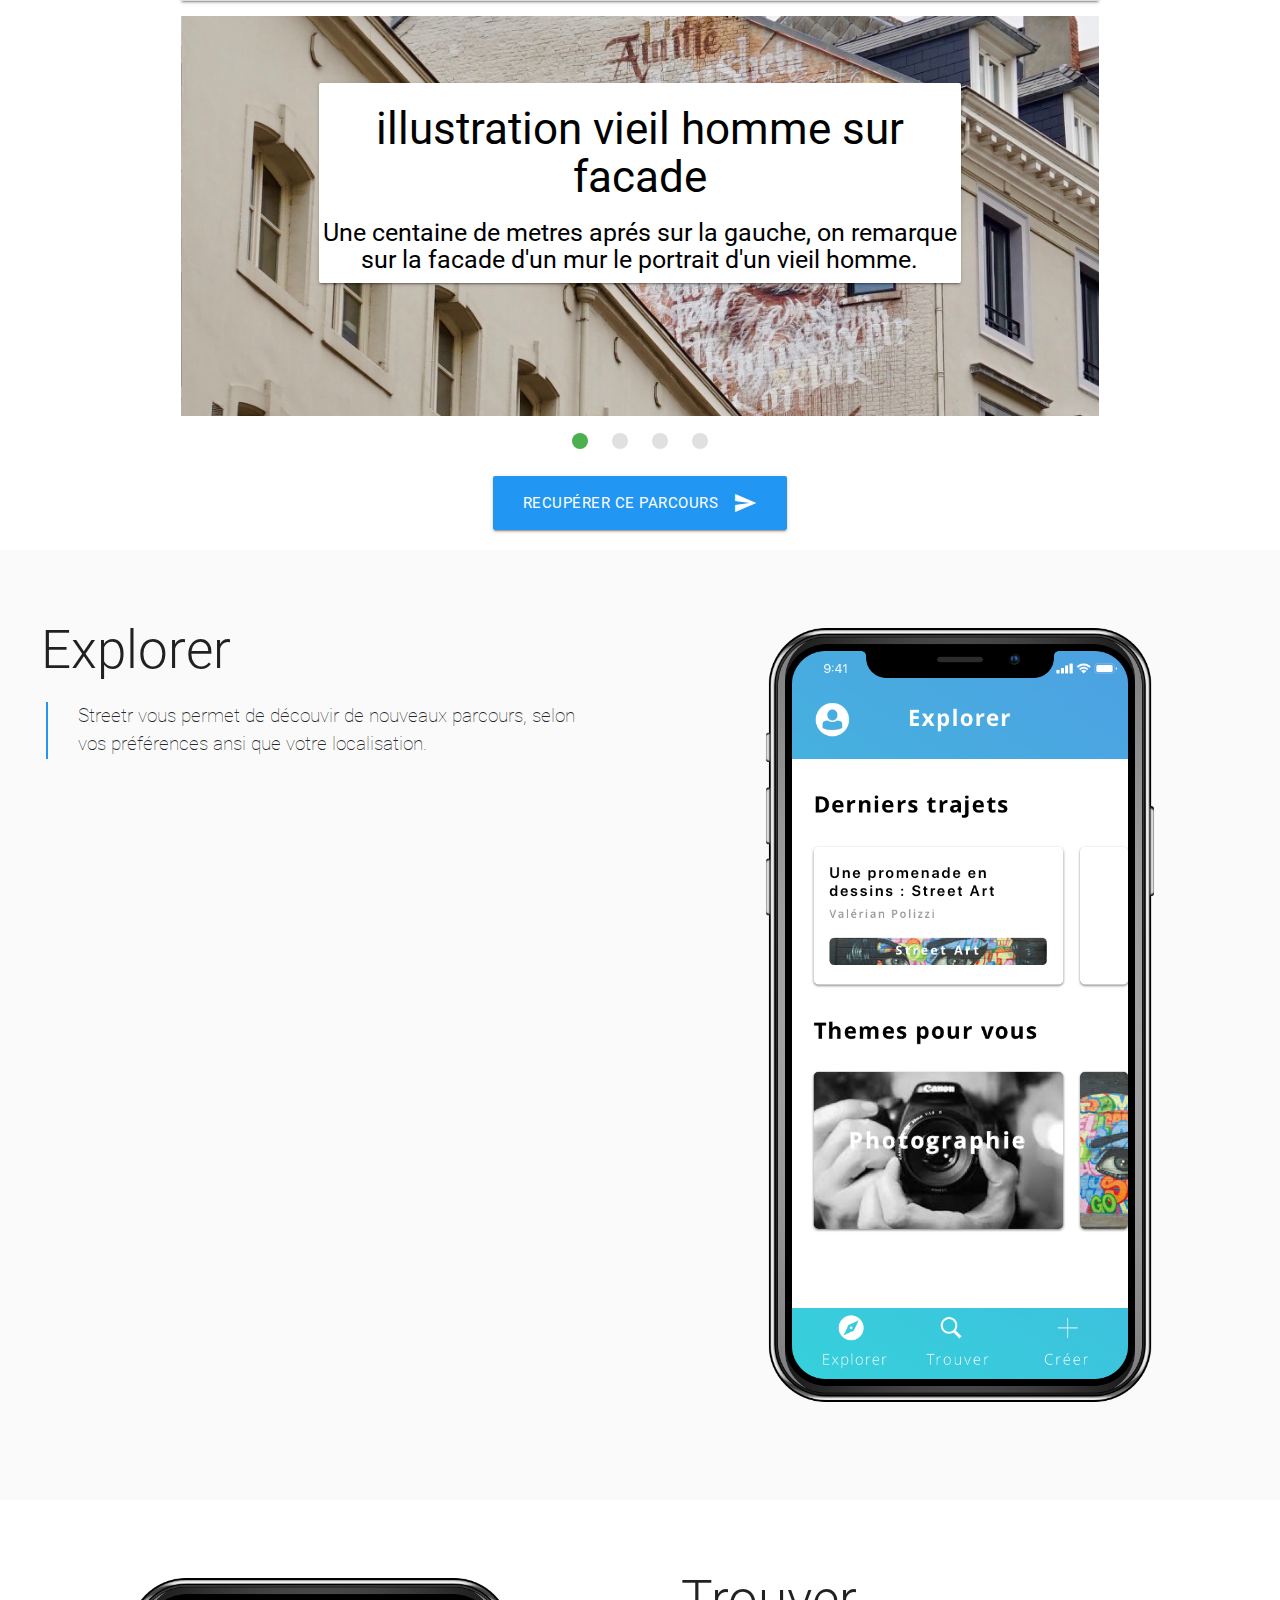
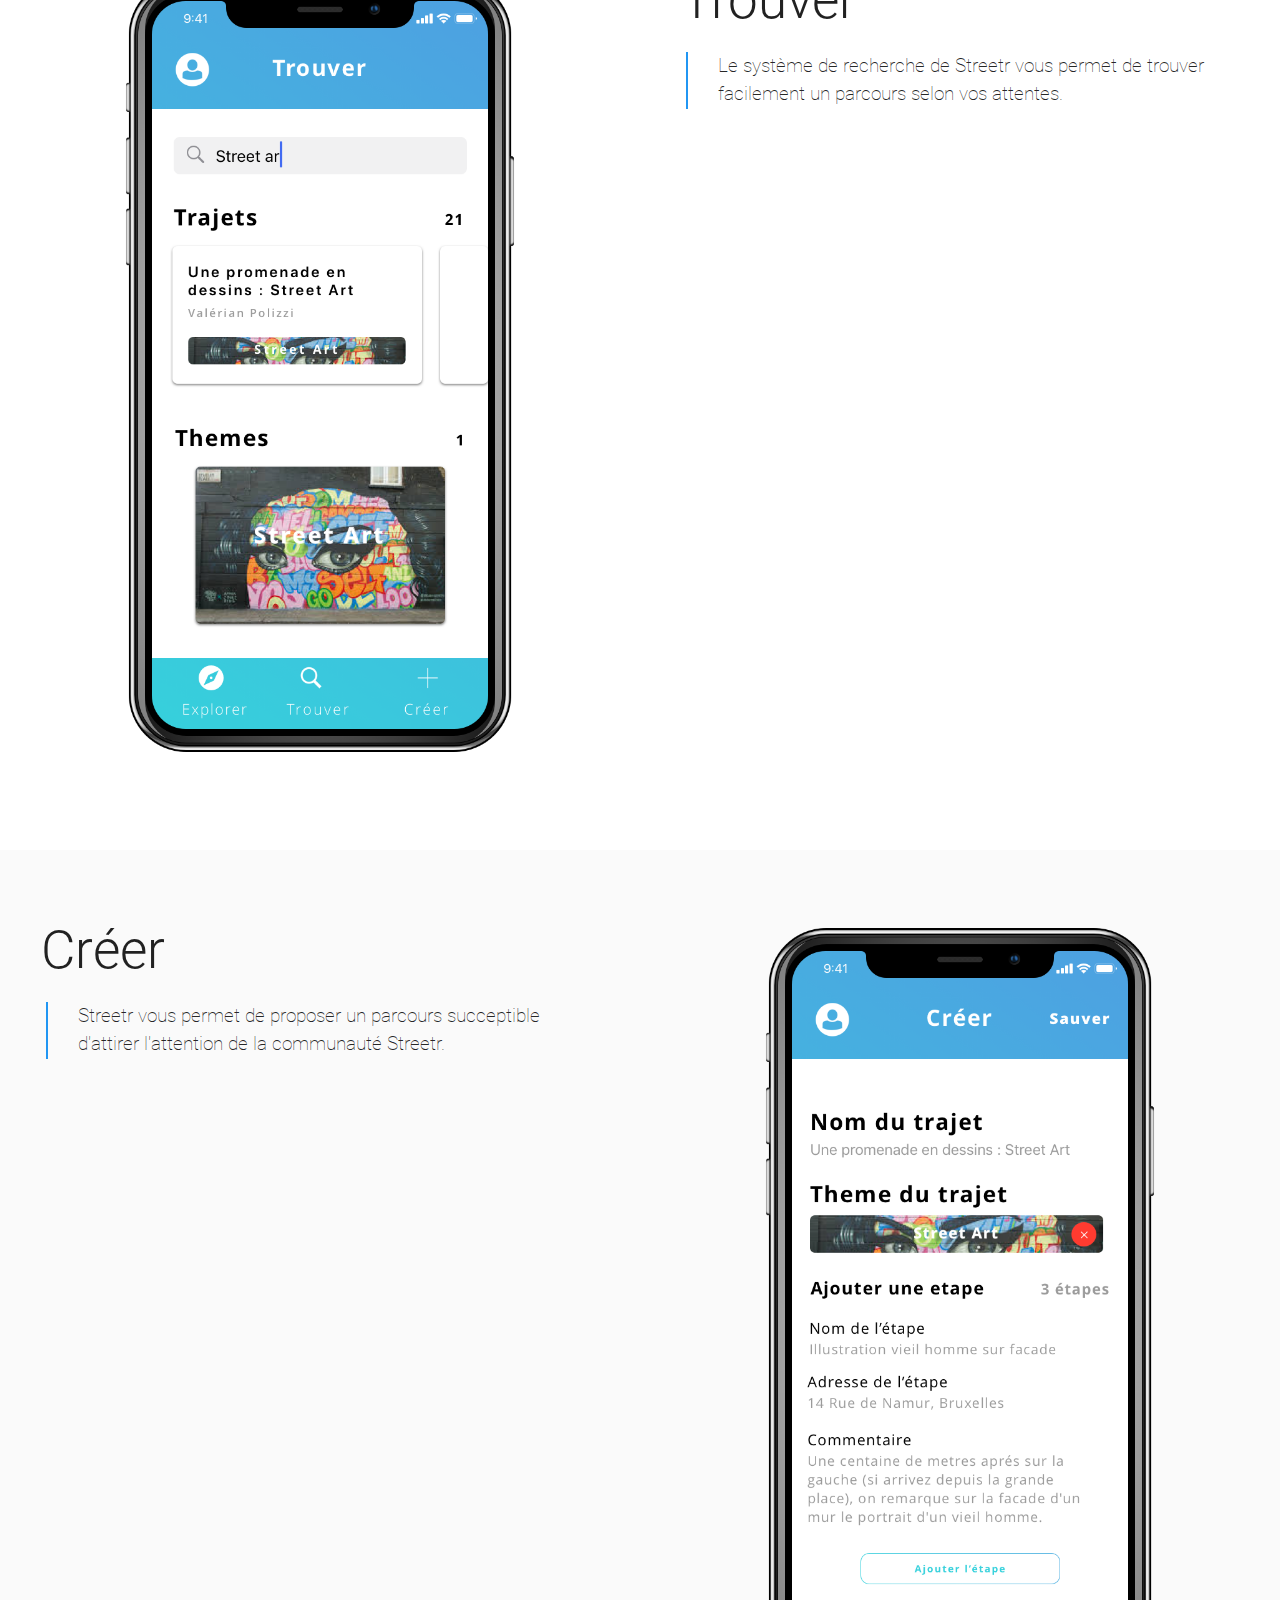
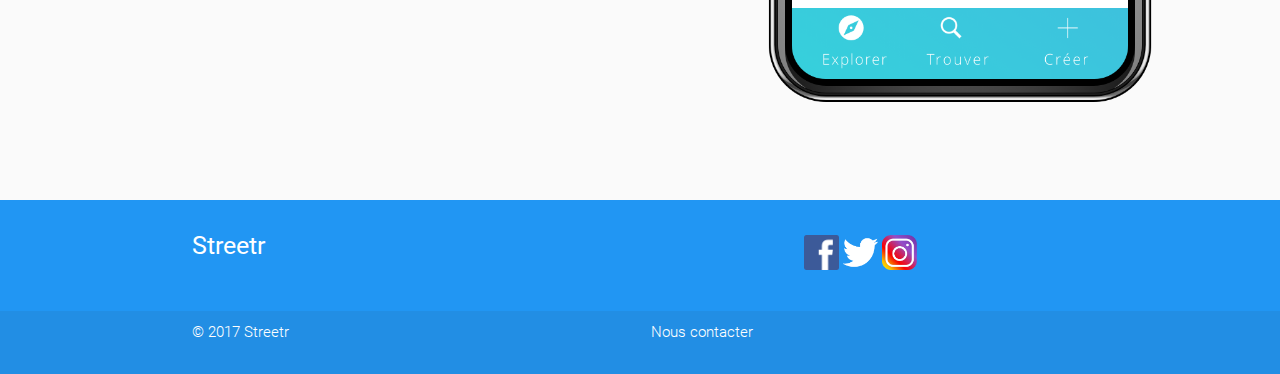
==== commit 0367a04d: "Added quick access get path; contact in footer" ====
--- a/index.html
+++ b/index.html
@@ -321,7 +321,15 @@
     </div>
     <div class="footer-copyright">
         <div class="container">
-            © 2017 Streetr
+            <div class="row white-text">
+                <div class="col s6 white-text">
+                    © 2017 Streetr
+                </div>
+                <div class="col s6 white-text">
+                    <a class="white-text" href="mailto:app.streetr.eu@gmail.com">Nous contacter</a>
+                </div>
+            </div>
+
         </div>
     </div>
 </footer>
--- a/assets/css/streetr.css
+++ b/assets/css/streetr.css
@@ -2,6 +2,12 @@
 
 html {
     font-family: 'Roboto', sans-serif;
+}
+
+.getBtn{
+    position: absolute;
+    right: 5px;
+    bottom: 30px;
 }
 
 .color_pallette{
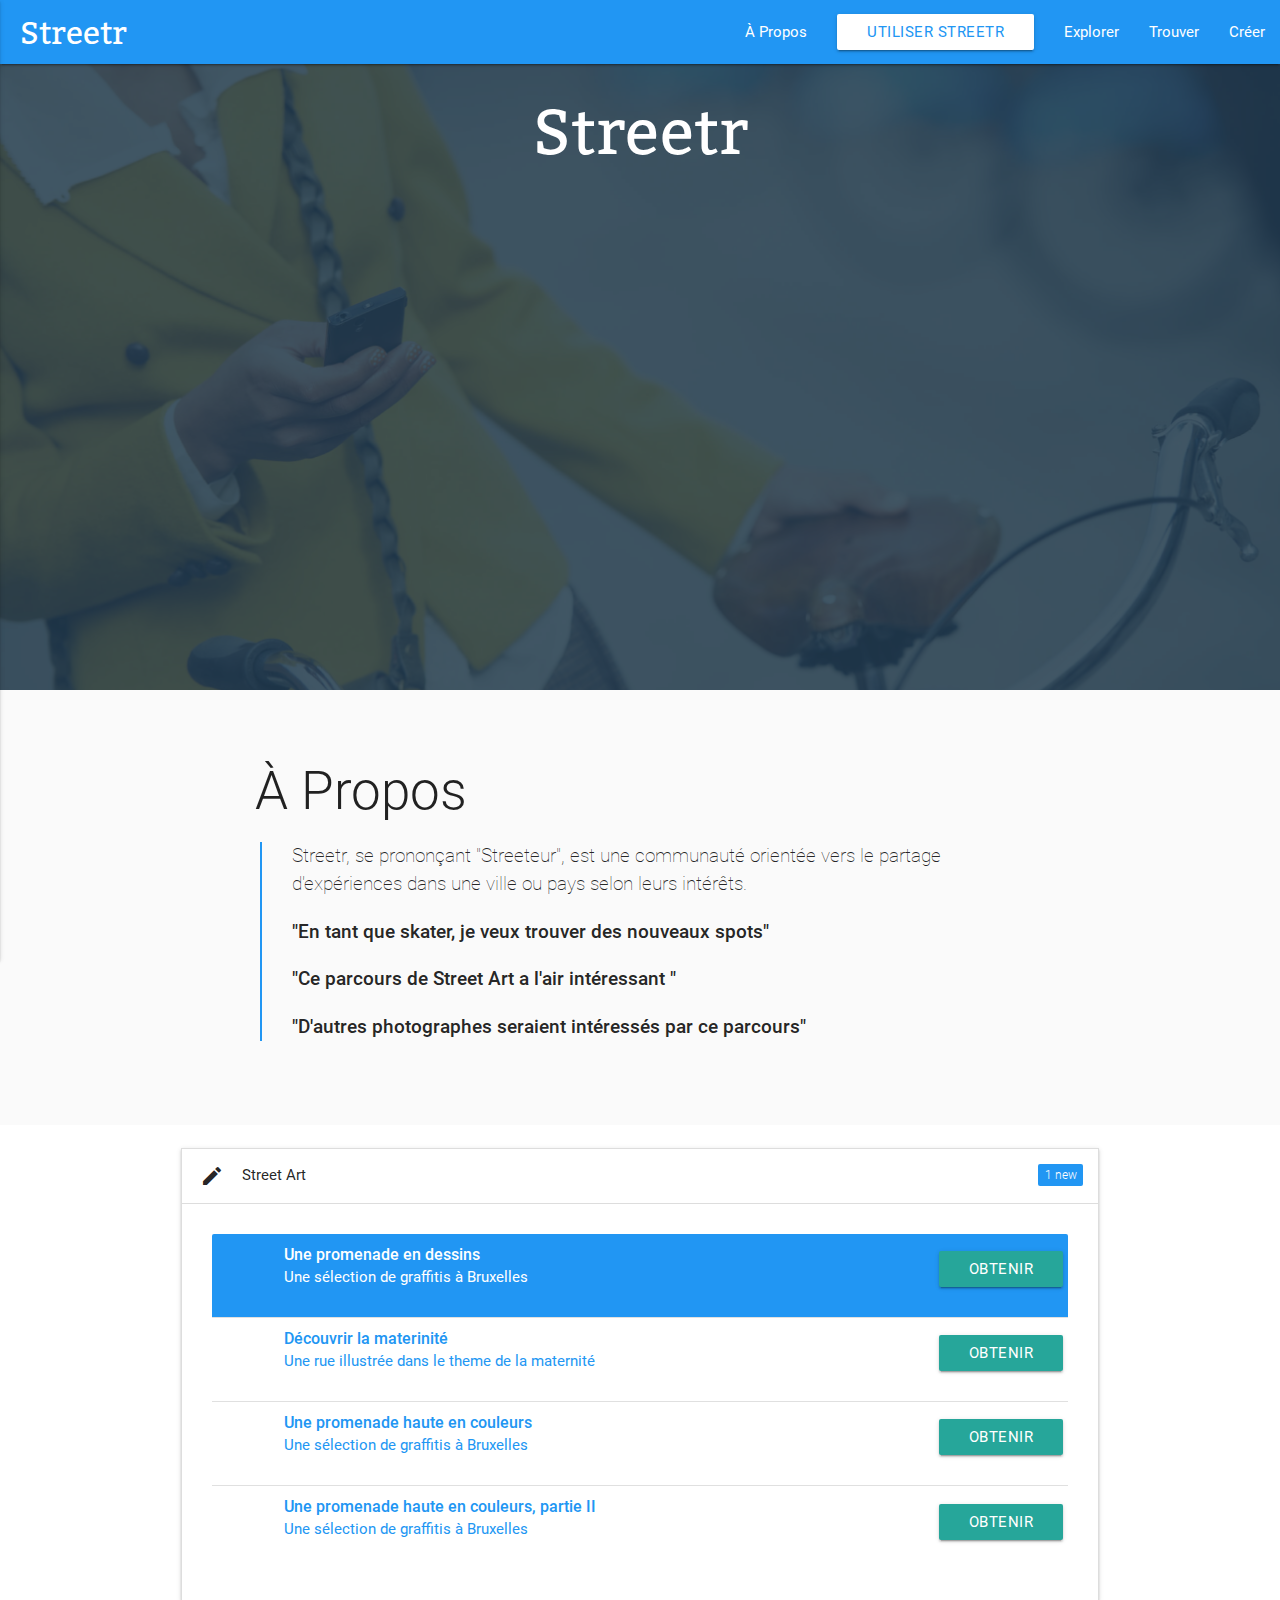
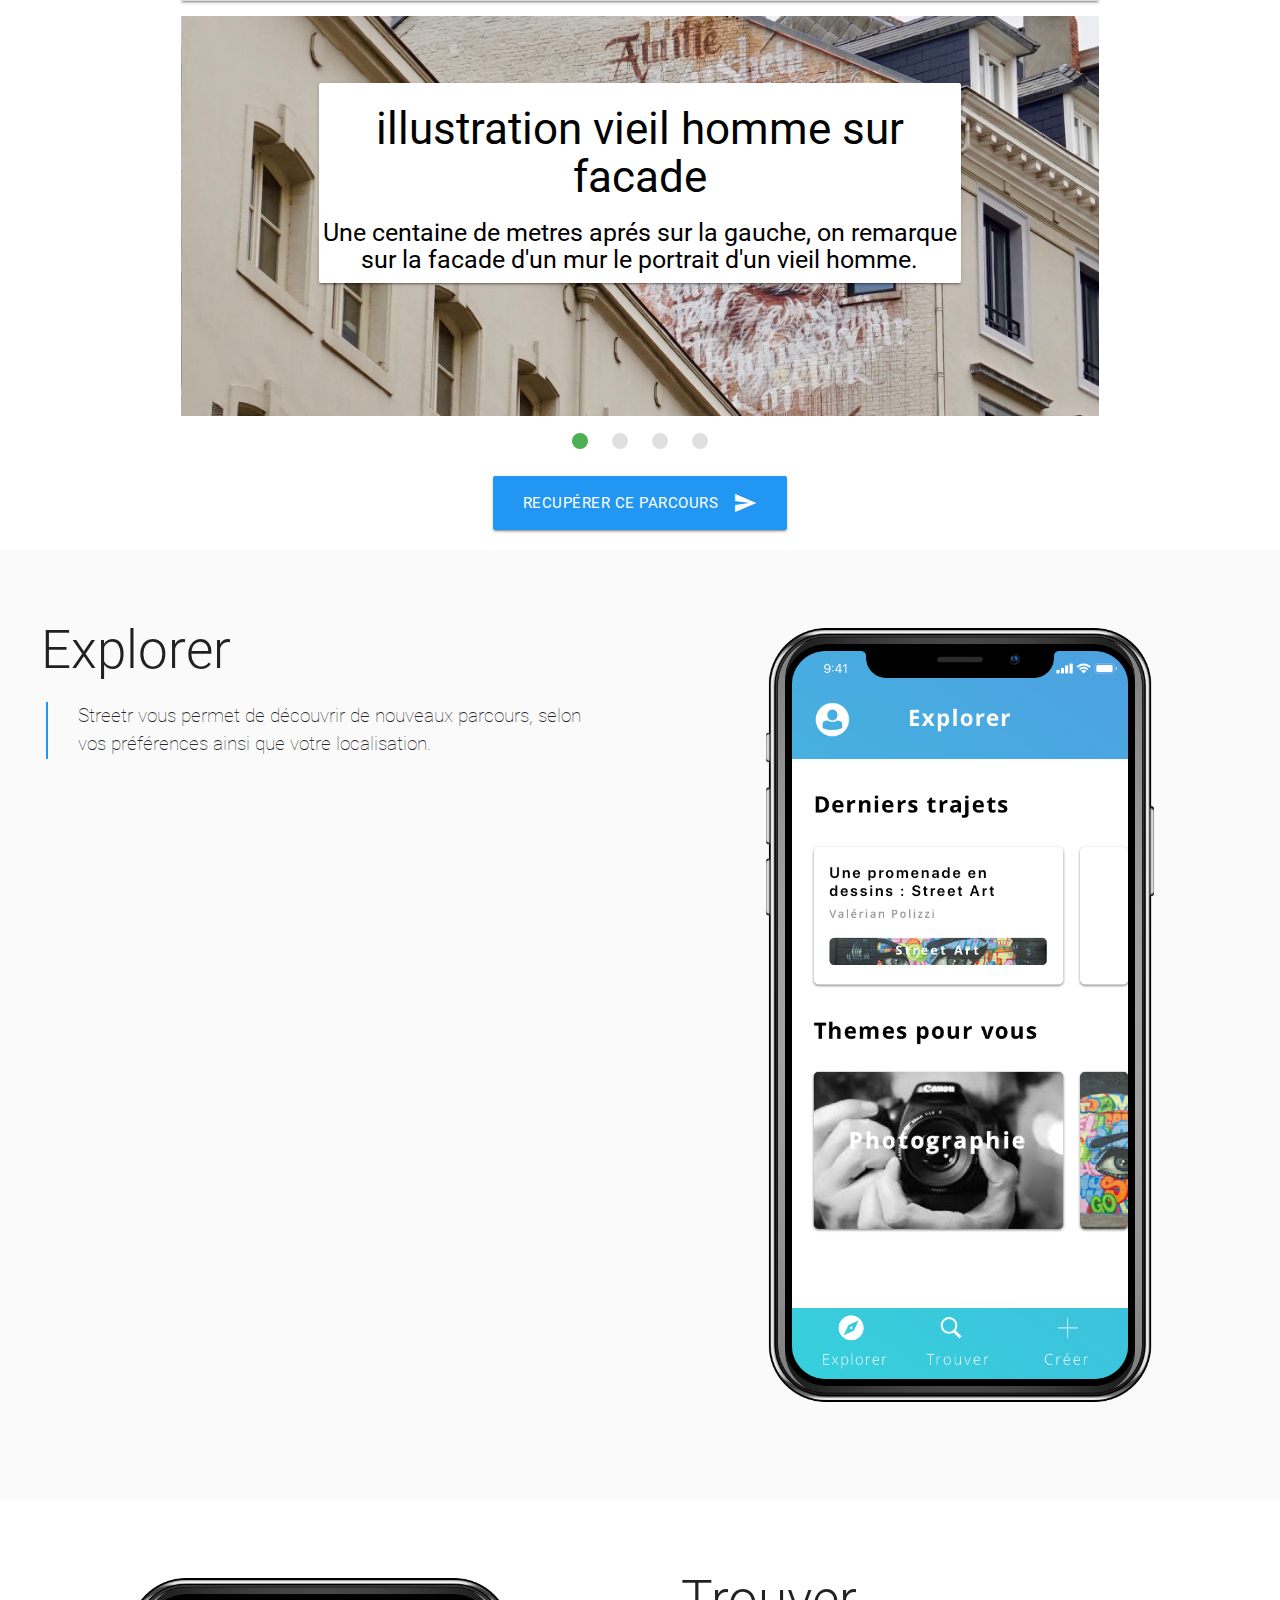
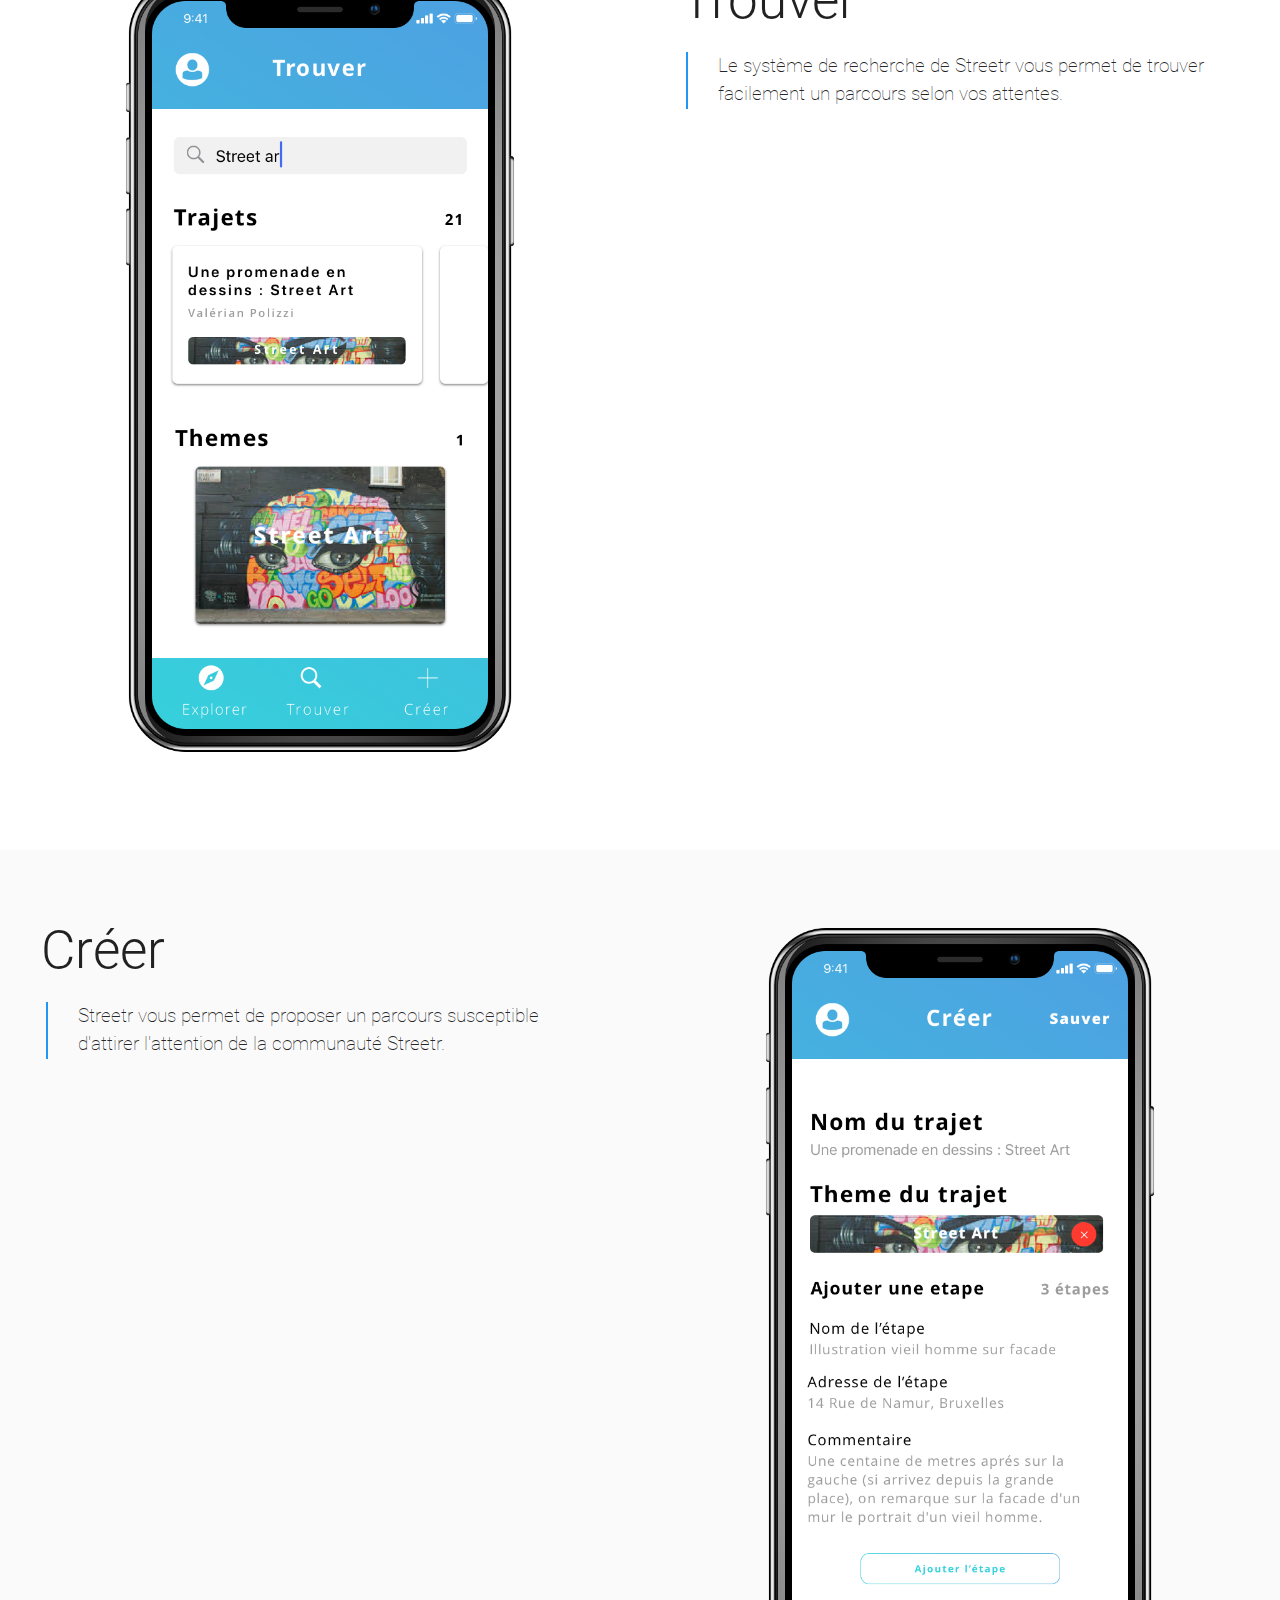
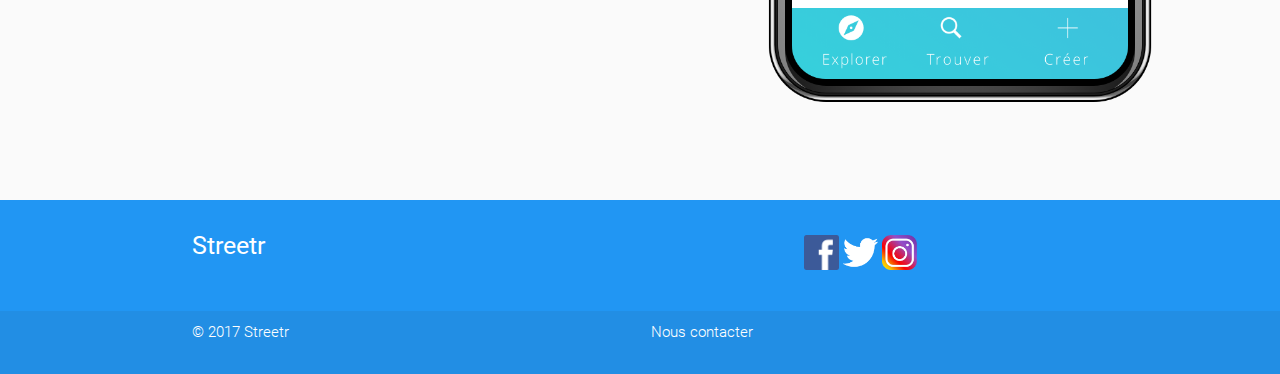
==== commit a91313b4: "added favicon, meta description, fixed spelling mistakes and better paths description" ====
--- a/index.html
+++ b/index.html
@@ -3,11 +3,15 @@
 <head>
     <meta charset="utf-8">
     <title>Streetr</title>
+    <link rel="icon" href="favicon.ico" />
+
+
     <link href="https://fonts.googleapis.com/icon?family=Material+Icons" rel="stylesheet">
     <link type="text/css" rel="stylesheet" href="assets/css/materialize.min.css"  media="screen,projection"/>
     <link type="text/css" rel="stylesheet" href="assets/css/animate.css"  media="screen,projection"/>
     <link type="text/css" rel="stylesheet" href="assets/css/fonts.css"  media="screen,projection"/>
     <link type="text/css" rel="stylesheet" href="assets/css/streetr.css"  media="screen,projection"/>
+    <meta name="description" content="Streetr est un système qui vous propose de découvrir votre ville différemment, grâce à des trajets par thèmes, créés par la communauté." />
 
     <meta property="og:url"                content="http://www.streetr.eu"/>
     <meta property="og:title"              content="Streetr" />
@@ -114,12 +118,12 @@
             <div class="showcase">
                 <h2 class="light">À Propos</h2>
                 <div class="content light">
-                    <p class="hide-on-small-only">Streetr, se pronnonçant "Streeteur", est une communauté orientée vers le partage d'experiences dans une ville ou pays selon leurs intêrets.</p>
+                    <p class="hide-on-small-only">Streetr, se prononçant "Streeteur", est une communauté orientée vers le partage d'expériences dans une ville ou pays selon leurs intérêts.</p>
                     <p class="bold">
                         "En tant que skater, je veux trouver des nouveaux spots"
                     </p>
                     <p class="bold">
-                        "Ce parcours de Street Art à l'air intéressant "
+                        "Ce parcours de Street Art a l'air intéressant "
                     </p>
                     <p class="bold">
                         "D'autres photographes seraient intéressés par ce parcours"
@@ -167,7 +171,7 @@
             <div class="showcase">
                 <h2 class="light">Explorer</h2>
                 <div class="content light">
-                    Streetr vous permet de découvir de nouveaux parcours, selon vos préférences ansi que votre localisation.
+                    Streetr vous permet de découvrir de nouveaux parcours, selon vos préférences ainsi que votre localisation.
                 </div>
             </div>
             <div class="iphone-section-container col s12 m12 l6 valign-wrapper hide-on-large-only hide-on-small-only">
@@ -206,7 +210,7 @@
             <div class="showcase">
                 <h2 class="light">Créer</h2>
                 <div class="content">
-                    Streetr vous permet de proposer un parcours succeptible d'attirer l'attention de la communauté Streetr.
+                    Streetr vous permet de proposer un parcours susceptible d'attirer l'attention de la communauté Streetr.
                 </div>
             </div>
             <div class="iphone-section-container col s12 m12 l6 valign-wrapper hide-on-large-only hide-on-small-only">
@@ -255,9 +259,9 @@
 
 <div id="modal1" class="modal">
     <div class="modal-content">
-        <h4>Recuperer le parcours</h4>
-        <p>Afin de pouvoir exploiter ce trajet, la communauté Streetr à mis à disposition un lien Google Maps.
-            Veuillez renseigner votre adresse mail pour récuperer ce lien.
+        <h4>Récupérer le parcours</h4>
+        <p>Afin de pouvoir exploiter ce trajet, la communauté Streetr a mis à disposition un lien Google Maps.
+            Veuillez renseigner votre adresse mail pour récupérer ce lien.
         </p>
         <div class="input-field s12">
             <input id="email" type="email" class="validate">
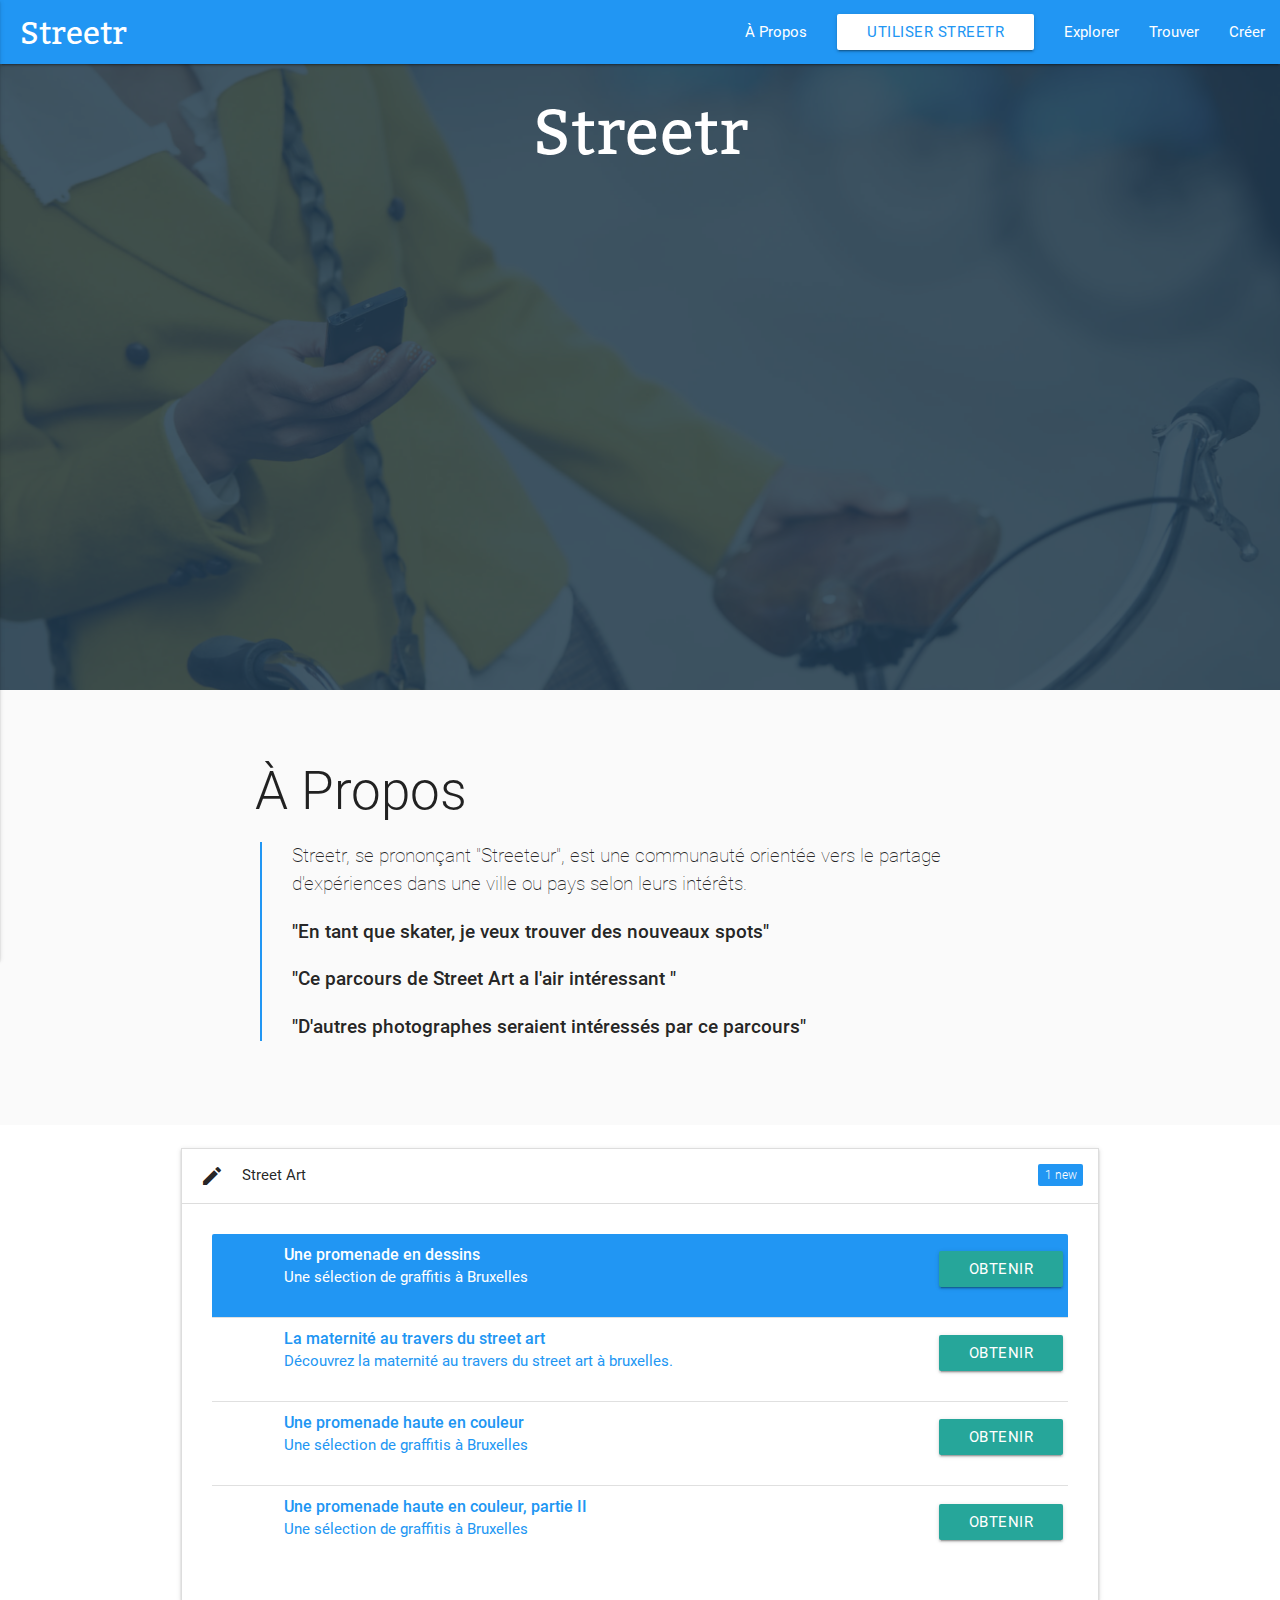
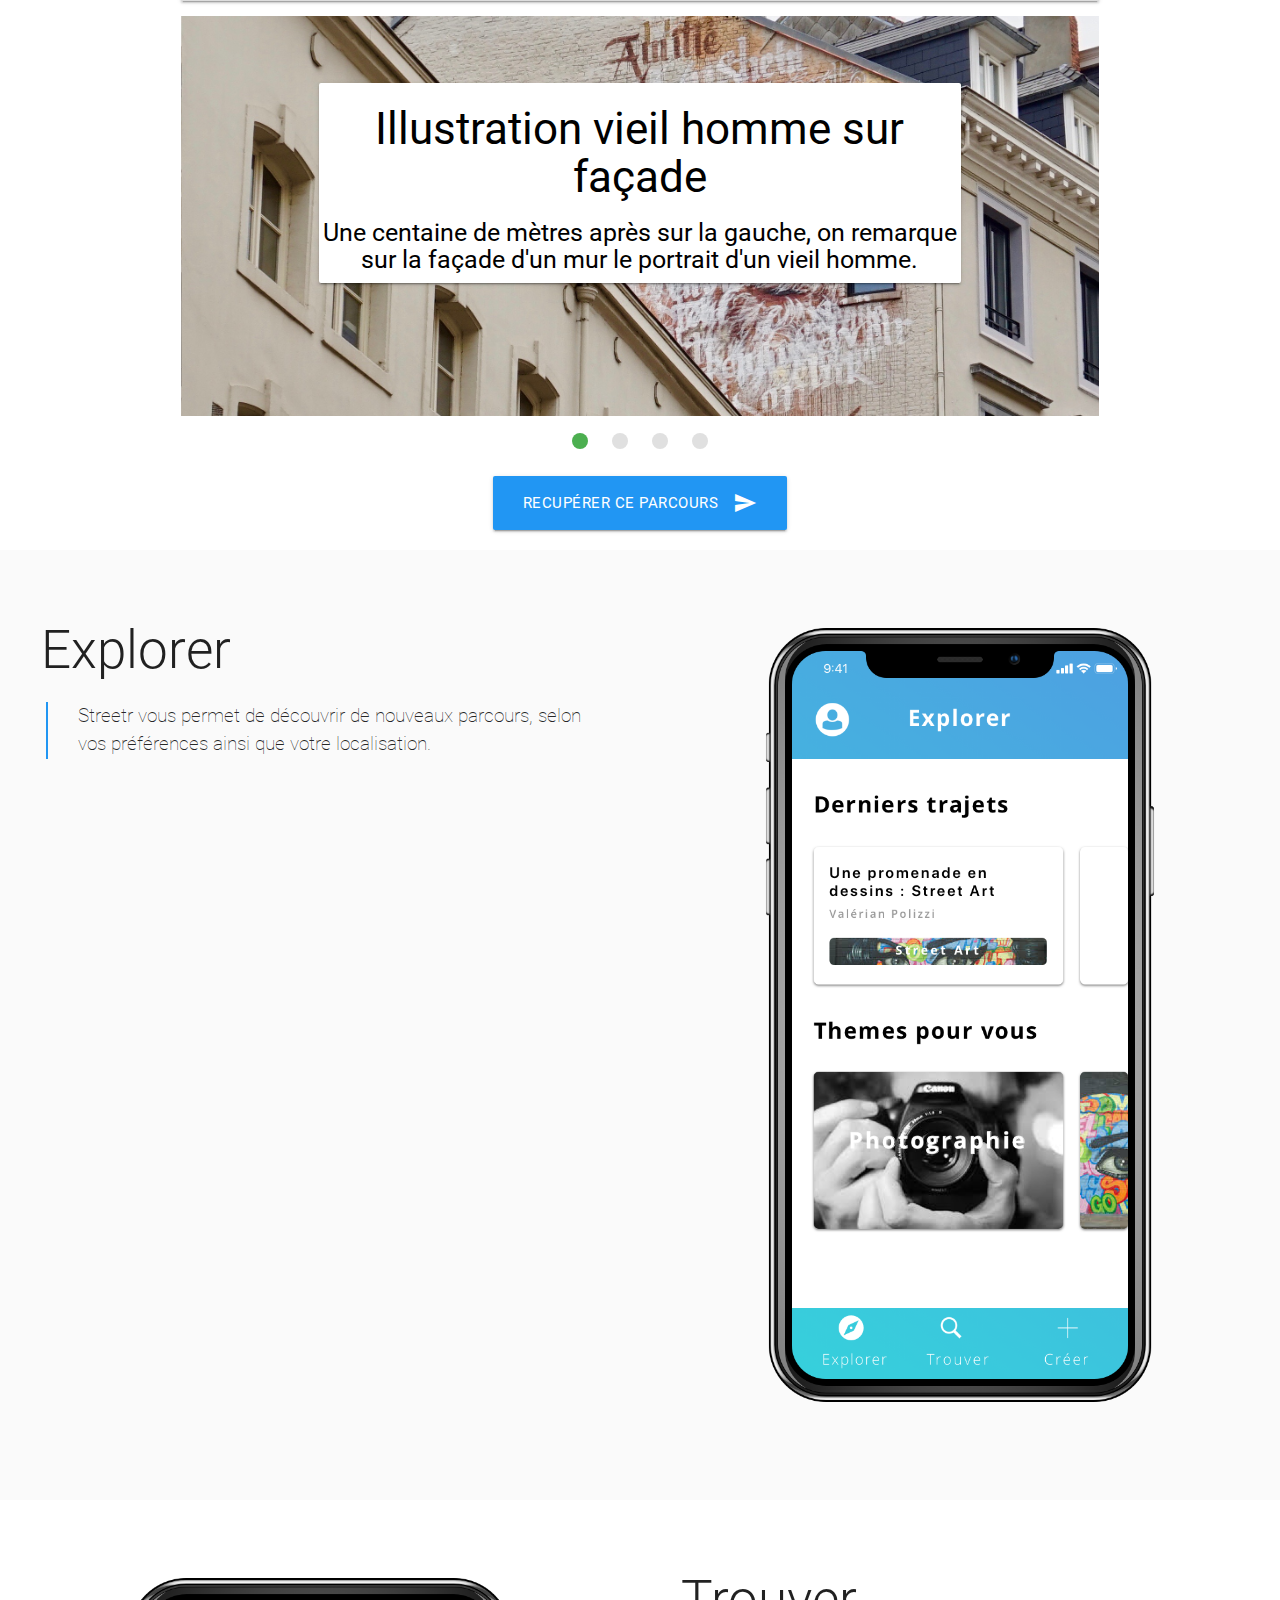
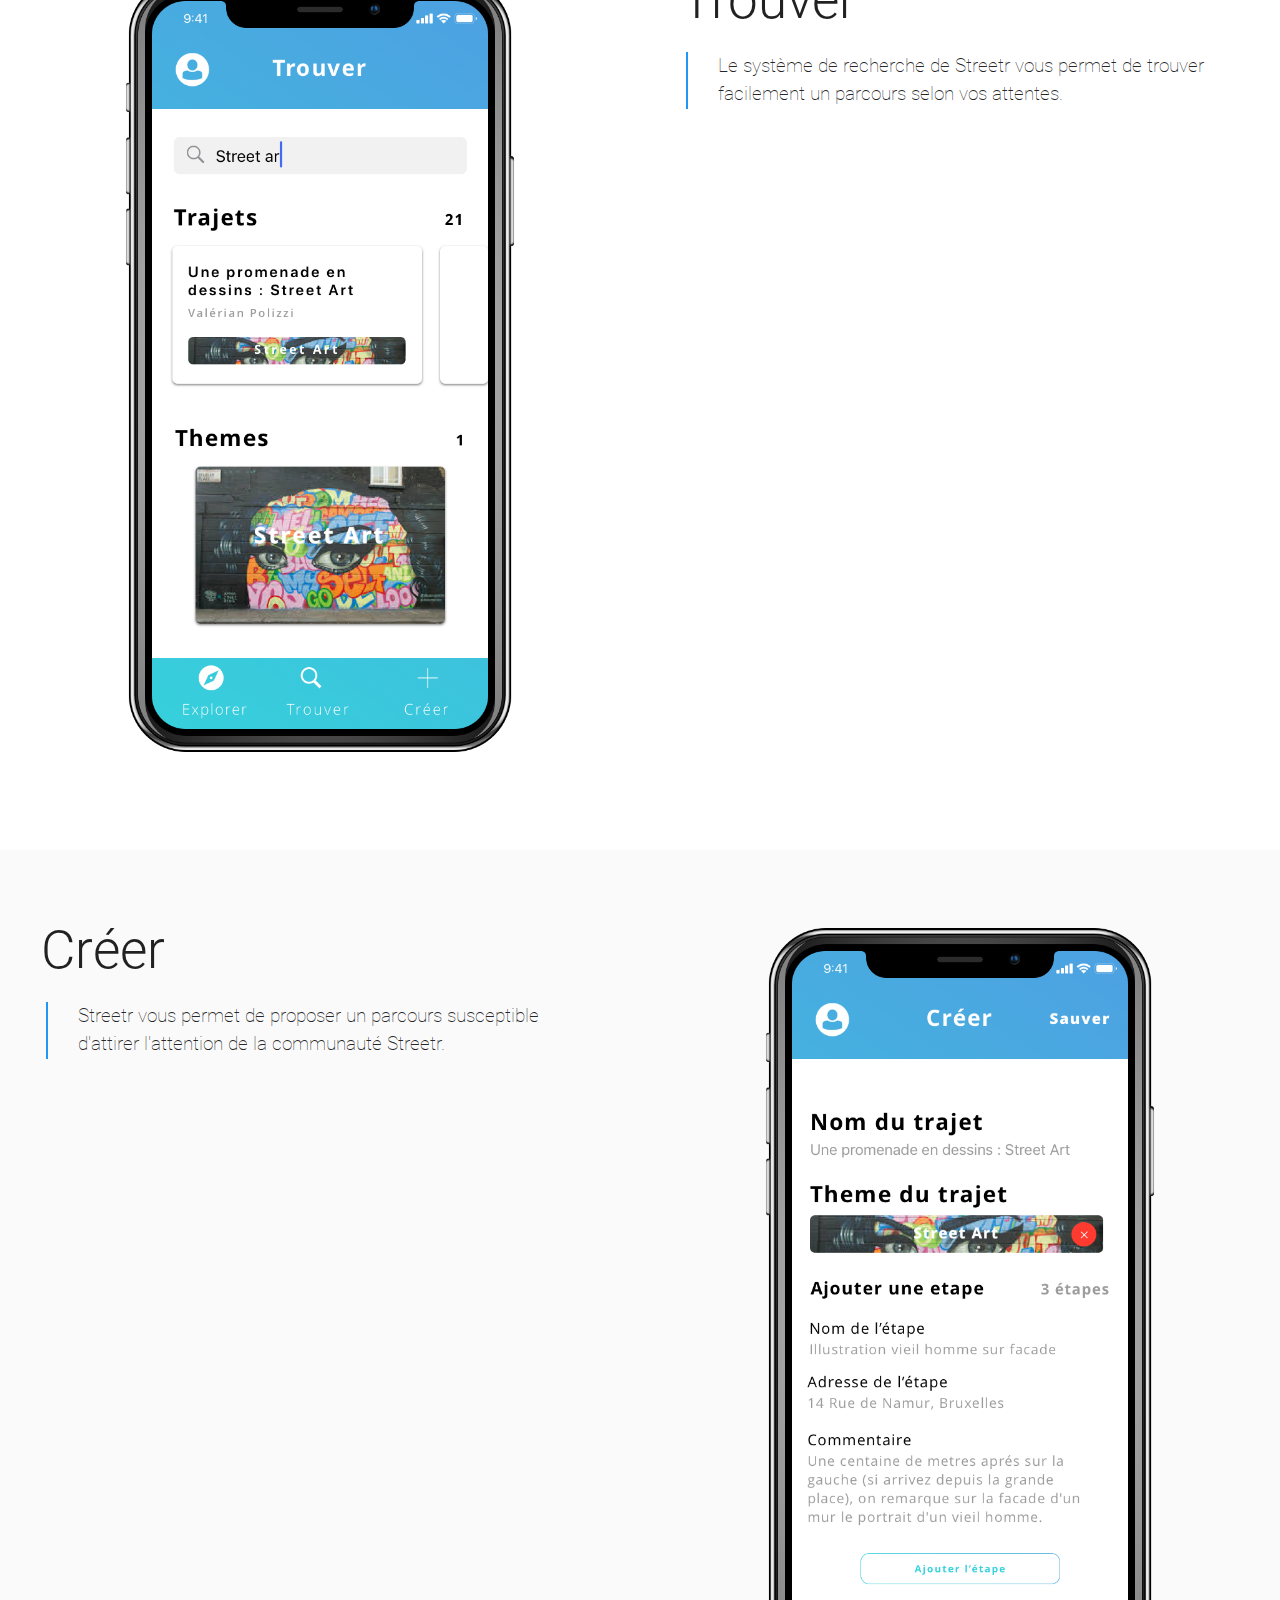
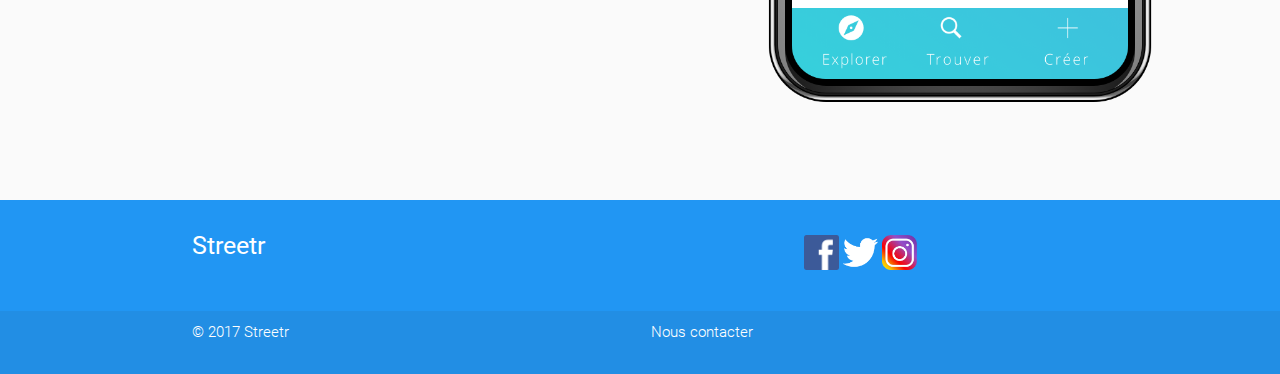
==== commit 42808d93: "updated html title" ====
--- a/index.html
+++ b/index.html
@@ -14,7 +14,7 @@
     <meta name="description" content="Streetr est un système qui vous propose de découvrir votre ville différemment, grâce à des trajets par thèmes, créés par la communauté." />
 
     <meta property="og:url"                content="http://www.streetr.eu"/>
-    <meta property="og:title"              content="Streetr" />
+    <meta property="og:title"              content="Streetr - Trouvez, Explorez, Contribuez" />
     <meta property="og:description"        content="Une nouvelle vision de la rue" />
     <meta property="og:image"              content="http://www.streetr.eu/assets/img/thumbnail.png" />
     <meta property="fb:app_id"             content="184859585423761" />
